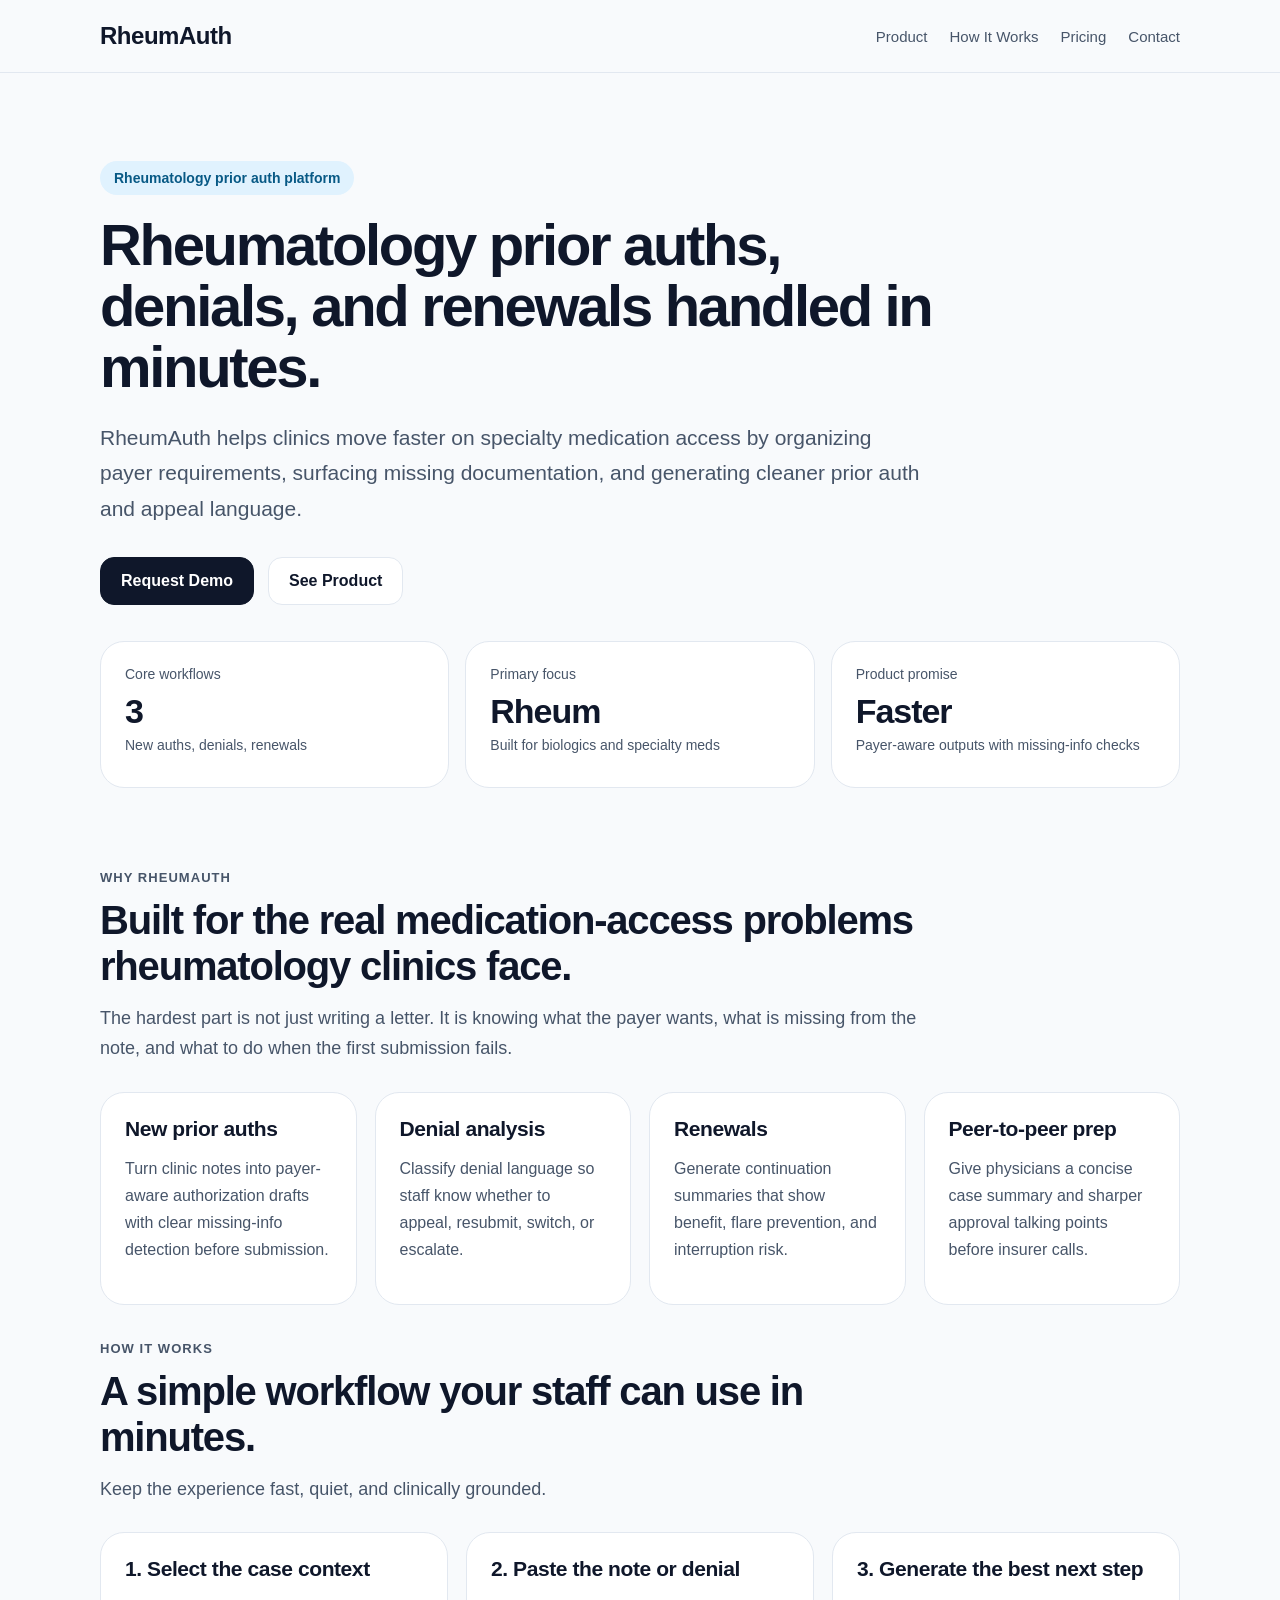
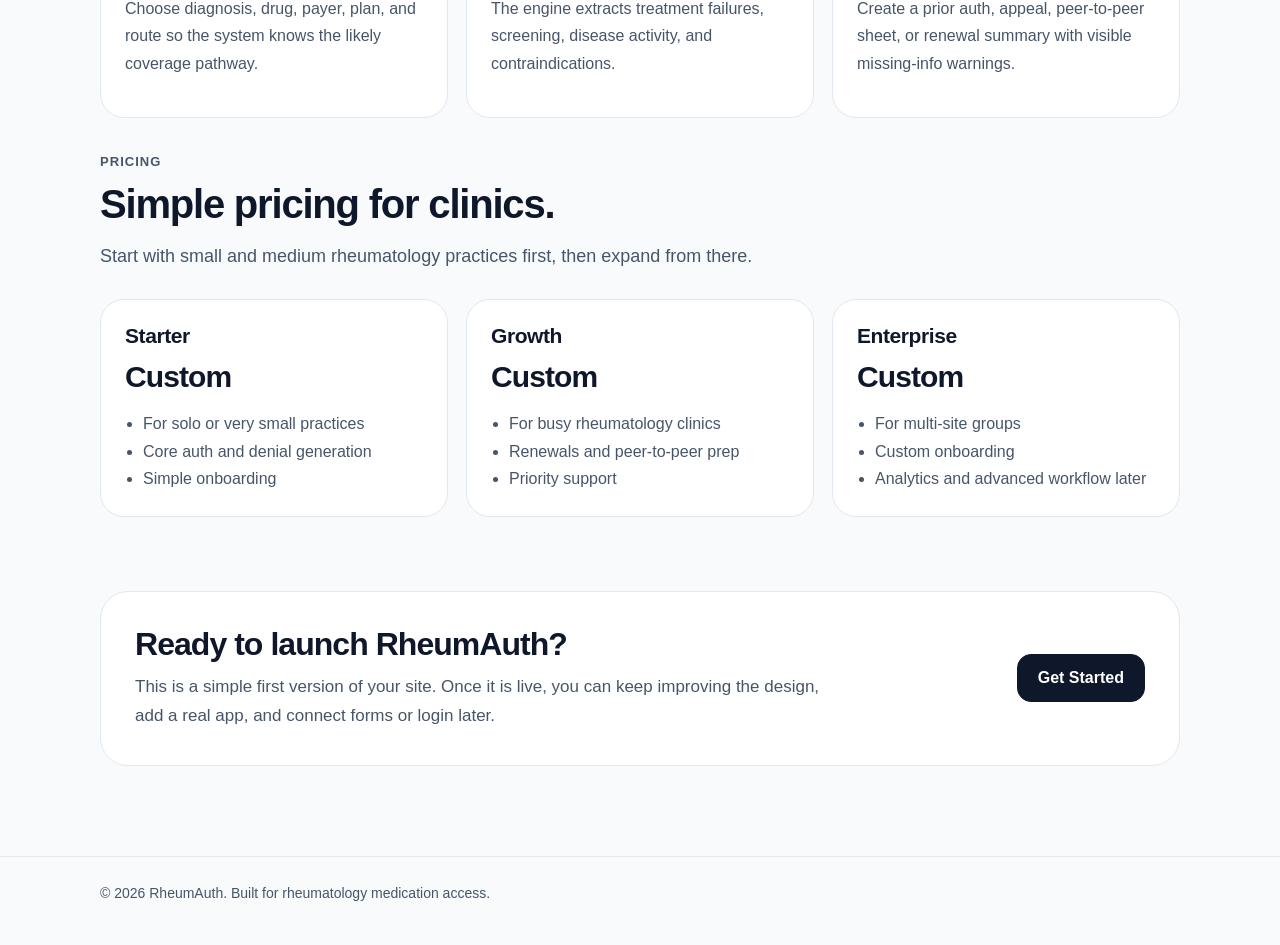
==== rheumauth-site/index.html @ aaa8497d "Add files via upload" ====
<!DOCTYPE html>
<html lang="en">
<head>
  <meta charset="UTF-8" />
  <meta name="viewport" content="width=device-width, initial-scale=1.0" />
  <title>RheumAuth</title>
  <meta name="description" content="RheumAuth helps rheumatology clinics handle prior auths, denials, renewals, and peer-to-peer preparation faster." />
  <style>
    :root {
      --bg: #f8fafc;
      --card: #ffffff;
      --text: #0f172a;
      --muted: #475569;
      --border: #e2e8f0;
      --accent: #0f172a;
      --accent-soft: #e2e8f0;
      --pill: #e0f2fe;
      --pill-text: #075985;
    }

    * { box-sizing: border-box; }

    body {
      margin: 0;
      font-family: Arial, Helvetica, sans-serif;
      background: var(--bg);
      color: var(--text);
    }

    .container {
      max-width: 1120px;
      margin: 0 auto;
      padding: 0 20px;
    }

    header {
      border-bottom: 1px solid var(--border);
      background: rgba(248, 250, 252, 0.95);
      position: sticky;
      top: 0;
      backdrop-filter: blur(8px);
    }

    .nav {
      height: 72px;
      display: flex;
      align-items: center;
      justify-content: space-between;
      gap: 16px;
    }

    .brand {
      font-size: 24px;
      font-weight: 700;
      letter-spacing: -0.02em;
    }

    .nav-links {
      display: flex;
      gap: 22px;
      align-items: center;
      color: var(--muted);
      font-size: 15px;
    }

    .nav-links a {
      color: inherit;
      text-decoration: none;
    }

    .hero {
      padding: 88px 0 56px;
    }

    .pill {
      display: inline-block;
      background: var(--pill);
      color: var(--pill-text);
      padding: 9px 14px;
      border-radius: 999px;
      font-size: 14px;
      font-weight: 600;
      margin-bottom: 20px;
    }

    h1 {
      margin: 0;
      font-size: 58px;
      line-height: 1.05;
      letter-spacing: -0.04em;
      max-width: 850px;
    }

    .subtext {
      font-size: 21px;
      line-height: 1.7;
      color: var(--muted);
      max-width: 820px;
      margin-top: 22px;
    }

    .button-row {
      display: flex;
      gap: 14px;
      flex-wrap: wrap;
      margin-top: 30px;
    }

    .button {
      display: inline-block;
      padding: 14px 20px;
      border-radius: 14px;
      text-decoration: none;
      font-weight: 700;
      border: 1px solid var(--border);
    }

    .button-primary {
      background: var(--accent);
      color: white;
      border-color: var(--accent);
    }

    .button-secondary {
      background: white;
      color: var(--text);
    }

    .stats {
      display: grid;
      grid-template-columns: repeat(3, minmax(0, 1fr));
      gap: 16px;
      margin-top: 36px;
    }

    .stat-card, .card {
      background: var(--card);
      border: 1px solid var(--border);
      border-radius: 24px;
      padding: 24px;
    }

    .stat-label {
      color: var(--muted);
      font-size: 14px;
      margin-bottom: 10px;
    }

    .stat-value {
      font-size: 34px;
      font-weight: 700;
      letter-spacing: -0.03em;
      margin-bottom: 6px;
    }

    .section {
      padding: 26px 0 10px;
    }

    .section-eyebrow {
      text-transform: uppercase;
      letter-spacing: 0.08em;
      color: var(--muted);
      font-size: 13px;
      font-weight: 700;
      margin-bottom: 12px;
    }

    .section h2 {
      font-size: 40px;
      line-height: 1.15;
      letter-spacing: -0.03em;
      margin: 0;
      max-width: 850px;
    }

    .section p {
      font-size: 18px;
      color: var(--muted);
      line-height: 1.7;
      max-width: 840px;
      margin-top: 14px;
    }

    .grid-4 {
      display: grid;
      grid-template-columns: repeat(4, minmax(0, 1fr));
      gap: 18px;
      margin-top: 28px;
    }

    .grid-3 {
      display: grid;
      grid-template-columns: repeat(3, minmax(0, 1fr));
      gap: 18px;
      margin-top: 28px;
    }

    .card h3 {
      margin: 0 0 12px;
      font-size: 21px;
      letter-spacing: -0.02em;
    }

    .card p, .card li {
      color: var(--muted);
      line-height: 1.7;
      font-size: 16px;
    }

    .card ul {
      padding-left: 18px;
      margin: 0;
    }

    .pricing {
      margin-top: 28px;
      display: grid;
      grid-template-columns: repeat(3, minmax(0, 1fr));
      gap: 18px;
    }

    .price-tag {
      font-size: 30px;
      font-weight: 700;
      letter-spacing: -0.03em;
      margin: 12px 0 16px;
    }

    .cta {
      margin: 64px 0 90px;
      background: white;
      border: 1px solid var(--border);
      border-radius: 28px;
      padding: 34px;
      display: flex;
      justify-content: space-between;
      align-items: center;
      gap: 24px;
    }

    .cta h3 {
      margin: 0 0 10px;
      font-size: 32px;
      letter-spacing: -0.03em;
    }

    .cta p {
      margin: 0;
      color: var(--muted);
      font-size: 17px;
      line-height: 1.7;
      max-width: 700px;
    }

    footer {
      border-top: 1px solid var(--border);
      padding: 28px 0 44px;
      color: var(--muted);
      font-size: 14px;
    }

    @media (max-width: 980px) {
      h1 { font-size: 46px; }
      .grid-4, .pricing { grid-template-columns: repeat(2, minmax(0, 1fr)); }
      .stats, .grid-3 { grid-template-columns: 1fr; }
      .cta { flex-direction: column; align-items: flex-start; }
    }

    @media (max-width: 640px) {
      .nav { height: auto; padding: 18px 0; flex-direction: column; align-items: flex-start; }
      .nav-links { flex-wrap: wrap; gap: 14px; }
      .hero { padding-top: 56px; }
      h1 { font-size: 36px; }
      .subtext { font-size: 18px; }
      .grid-4, .pricing { grid-template-columns: 1fr; }
      .section h2 { font-size: 31px; }
      .cta h3 { font-size: 26px; }
    }
  </style>
</head>
<body>
  <header>
    <div class="container nav">
      <div class="brand">RheumAuth</div>
      <div class="nav-links">
        <a href="#product">Product</a>
        <a href="#how-it-works">How It Works</a>
        <a href="#pricing">Pricing</a>
        <a href="mailto:hello@rheumauth.com">Contact</a>
      </div>
    </div>
  </header>

  <main>
    <section class="hero">
      <div class="container">
        <div class="pill">Rheumatology prior auth platform</div>
        <h1>Rheumatology prior auths, denials, and renewals handled in minutes.</h1>
        <div class="subtext">
          RheumAuth helps clinics move faster on specialty medication access by organizing payer requirements,
          surfacing missing documentation, and generating cleaner prior auth and appeal language.
        </div>
        <div class="button-row">
          <a class="button button-primary" href="mailto:hello@rheumauth.com?subject=RheumAuth%20Demo">Request Demo</a>
          <a class="button button-secondary" href="#product">See Product</a>
        </div>

        <div class="stats">
          <div class="stat-card">
            <div class="stat-label">Core workflows</div>
            <div class="stat-value">3</div>
            <div class="stat-label">New auths, denials, renewals</div>
          </div>
          <div class="stat-card">
            <div class="stat-label">Primary focus</div>
            <div class="stat-value">Rheum</div>
            <div class="stat-label">Built for biologics and specialty meds</div>
          </div>
          <div class="stat-card">
            <div class="stat-label">Product promise</div>
            <div class="stat-value">Faster</div>
            <div class="stat-label">Payer-aware outputs with missing-info checks</div>
          </div>
        </div>
      </div>
    </section>

    <section class="section" id="product">
      <div class="container">
        <div class="section-eyebrow">Why RheumAuth</div>
        <h2>Built for the real medication-access problems rheumatology clinics face.</h2>
        <p>
          The hardest part is not just writing a letter. It is knowing what the payer wants,
          what is missing from the note, and what to do when the first submission fails.
        </p>

        <div class="grid-4">
          <div class="card">
            <h3>New prior auths</h3>
            <p>Turn clinic notes into payer-aware authorization drafts with clear missing-info detection before submission.</p>
          </div>
          <div class="card">
            <h3>Denial analysis</h3>
            <p>Classify denial language so staff know whether to appeal, resubmit, switch, or escalate.</p>
          </div>
          <div class="card">
            <h3>Renewals</h3>
            <p>Generate continuation summaries that show benefit, flare prevention, and interruption risk.</p>
          </div>
          <div class="card">
            <h3>Peer-to-peer prep</h3>
            <p>Give physicians a concise case summary and sharper approval talking points before insurer calls.</p>
          </div>
        </div>
      </div>
    </section>

    <section class="section" id="how-it-works">
      <div class="container">
        <div class="section-eyebrow">How it works</div>
        <h2>A simple workflow your staff can use in minutes.</h2>
        <p>Keep the experience fast, quiet, and clinically grounded.</p>

        <div class="grid-3">
          <div class="card">
            <h3>1. Select the case context</h3>
            <p>Choose diagnosis, drug, payer, plan, and route so the system knows the likely coverage pathway.</p>
          </div>
          <div class="card">
            <h3>2. Paste the note or denial</h3>
            <p>The engine extracts treatment failures, screening, disease activity, and contraindications.</p>
          </div>
          <div class="card">
            <h3>3. Generate the best next step</h3>
            <p>Create a prior auth, appeal, peer-to-peer sheet, or renewal summary with visible missing-info warnings.</p>
          </div>
        </div>
      </div>
    </section>

    <section class="section" id="pricing">
      <div class="container">
        <div class="section-eyebrow">Pricing</div>
        <h2>Simple pricing for clinics.</h2>
        <p>Start with small and medium rheumatology practices first, then expand from there.</p>

        <div class="pricing">
          <div class="card">
            <h3>Starter</h3>
            <div class="price-tag">Custom</div>
            <ul>
              <li>For solo or very small practices</li>
              <li>Core auth and denial generation</li>
              <li>Simple onboarding</li>
            </ul>
          </div>
          <div class="card">
            <h3>Growth</h3>
            <div class="price-tag">Custom</div>
            <ul>
              <li>For busy rheumatology clinics</li>
              <li>Renewals and peer-to-peer prep</li>
              <li>Priority support</li>
            </ul>
          </div>
          <div class="card">
            <h3>Enterprise</h3>
            <div class="price-tag">Custom</div>
            <ul>
              <li>For multi-site groups</li>
              <li>Custom onboarding</li>
              <li>Analytics and advanced workflow later</li>
            </ul>
          </div>
        </div>
      </div>
    </section>

    <section class="container">
      <div class="cta">
        <div>
          <h3>Ready to launch RheumAuth?</h3>
          <p>
            This is a simple first version of your site. Once it is live, you can keep improving the design,
            add a real app, and connect forms or login later.
          </p>
        </div>
        <div class="button-row" style="margin-top:0;">
          <a class="button button-primary" href="mailto:hello@rheumauth.com?subject=RheumAuth%20Launch">Get Started</a>
        </div>
      </div>
    </section>
  </main>

  <footer>
    <div class="container">© 2026 RheumAuth. Built for rheumatology medication access.</div>
  </footer>
</body>
</html>
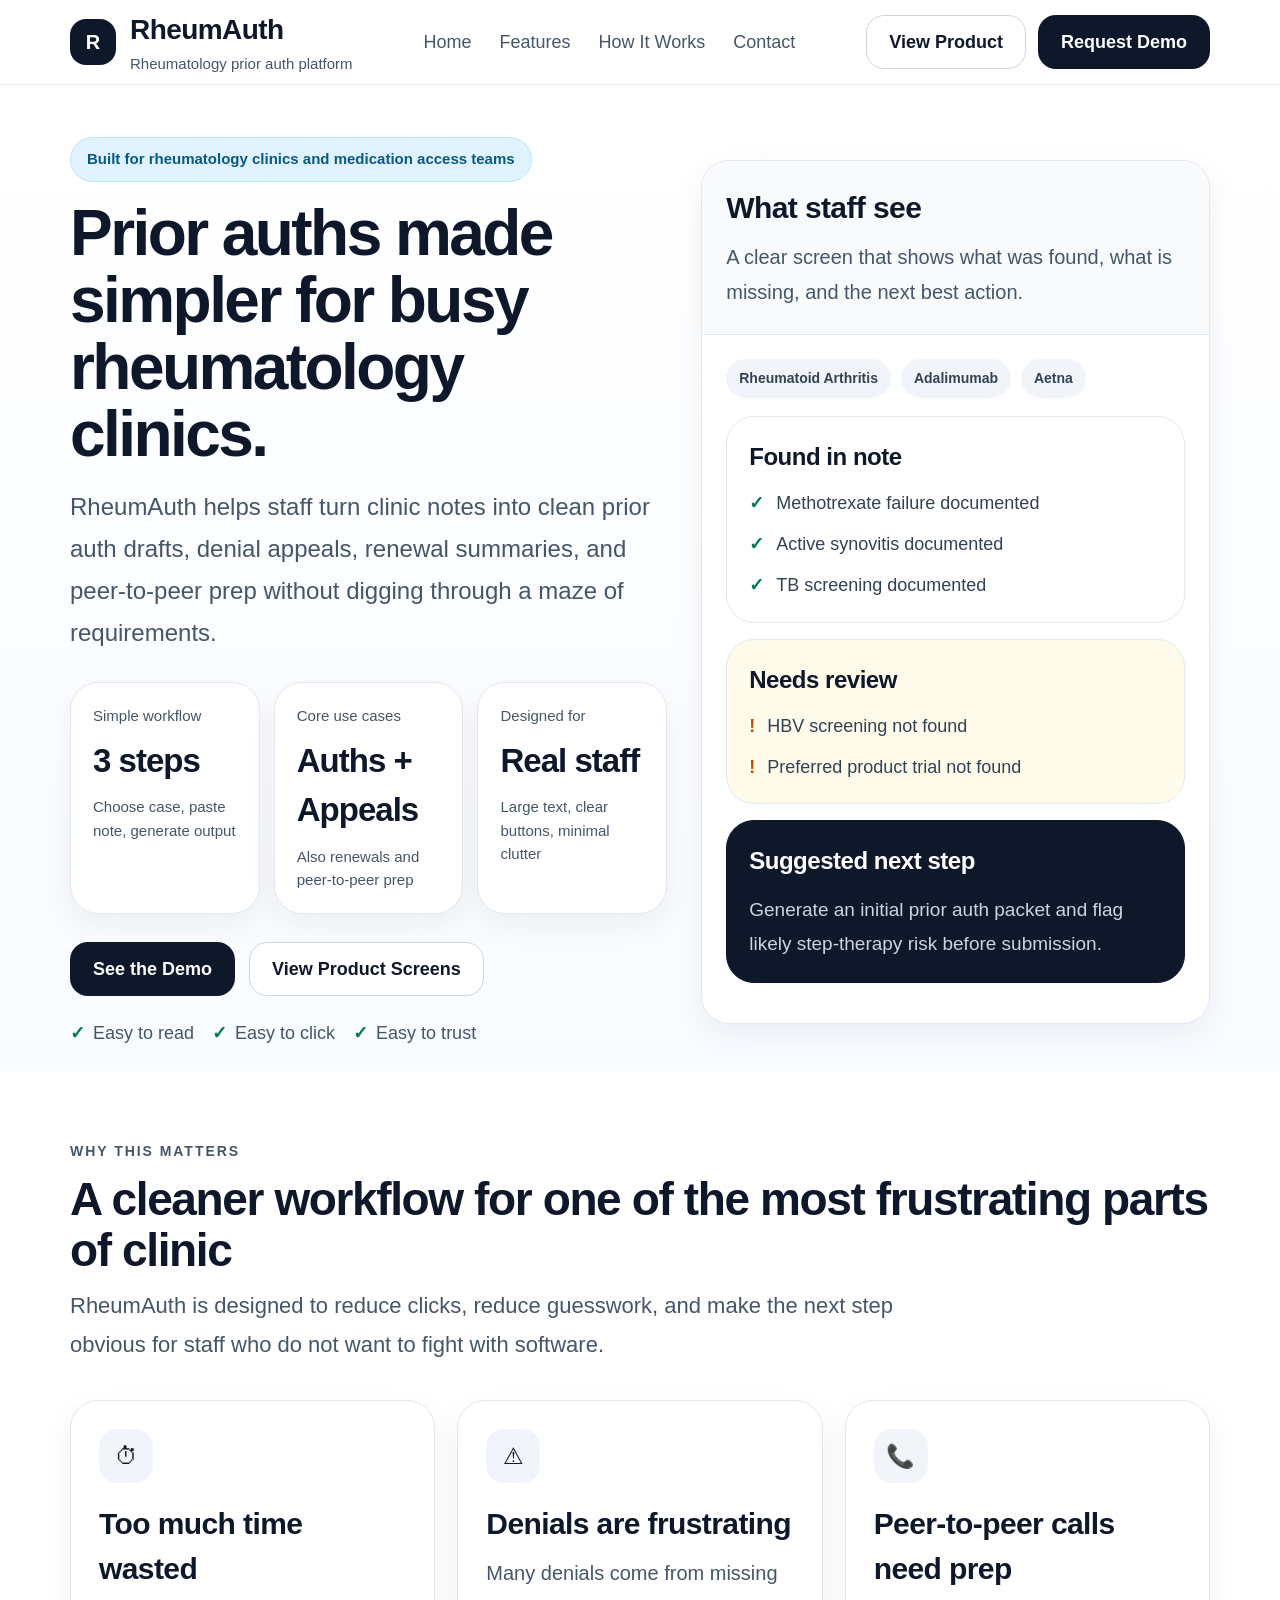
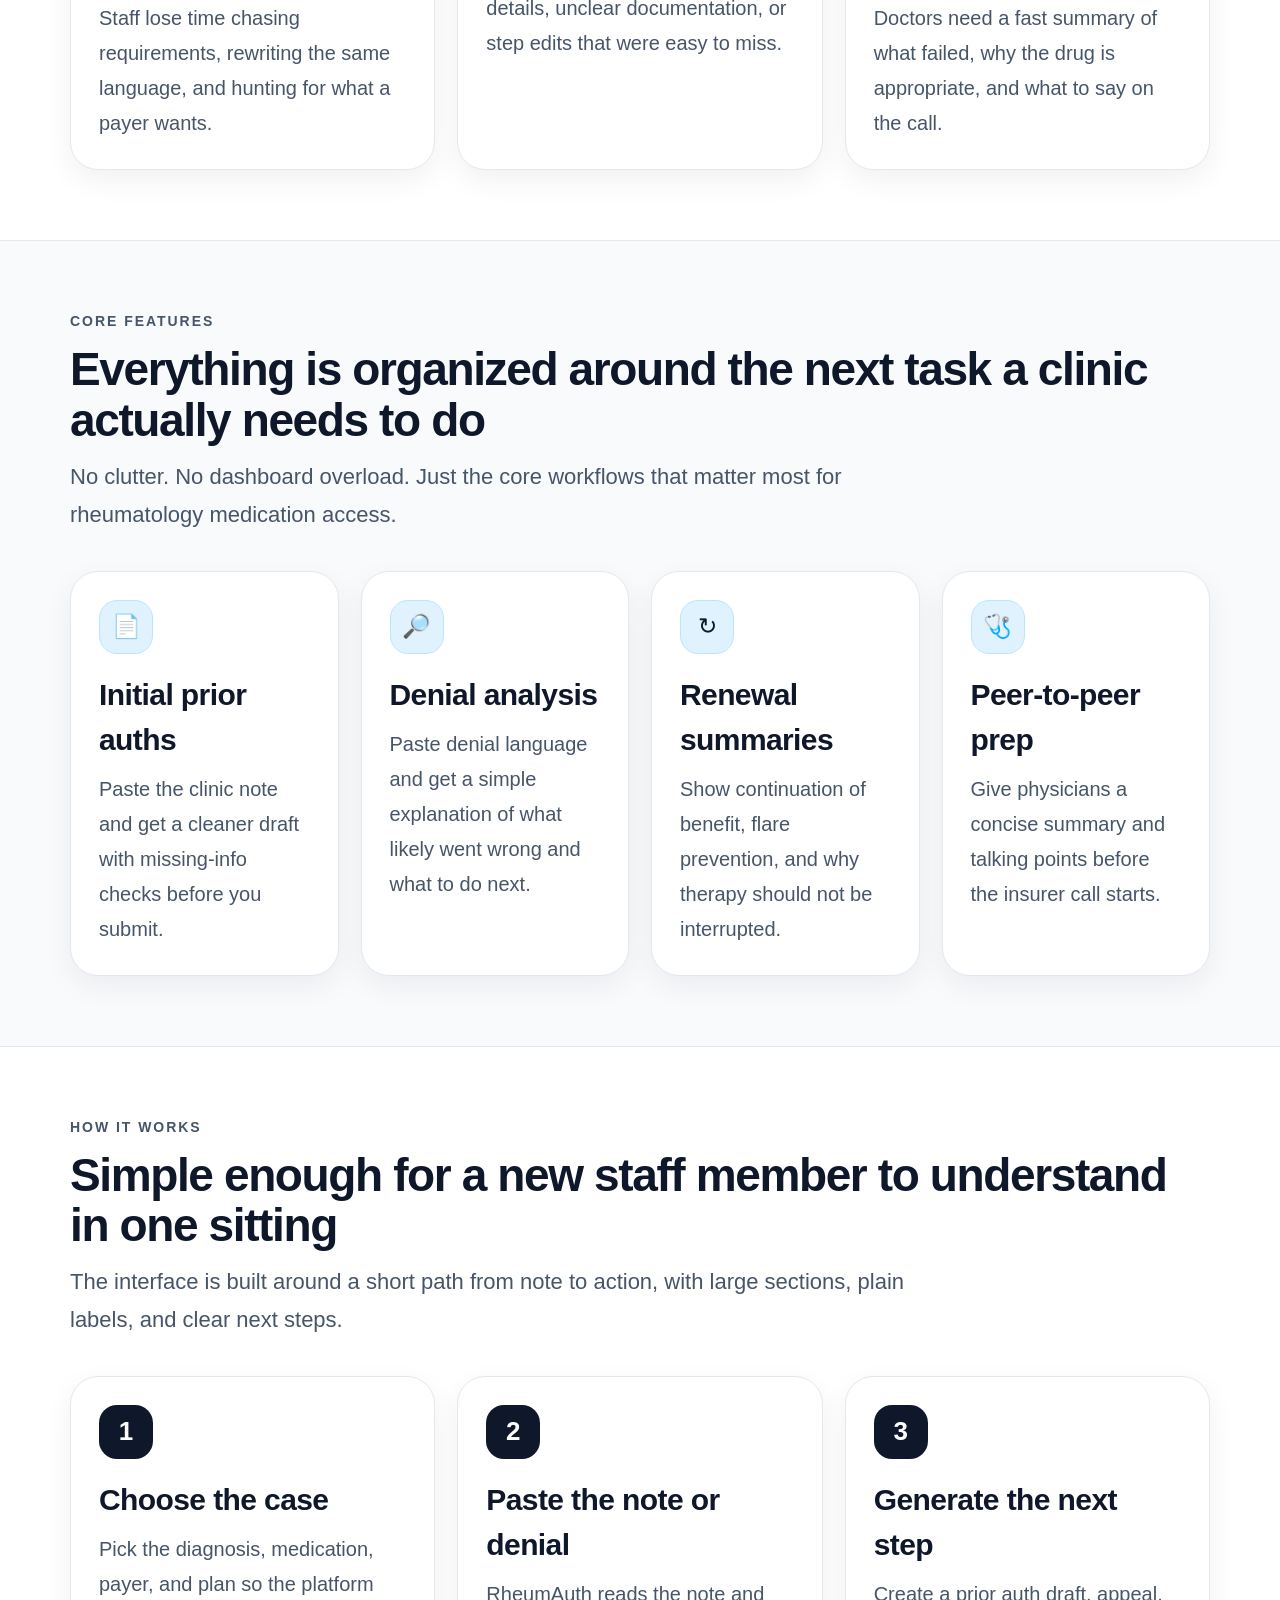
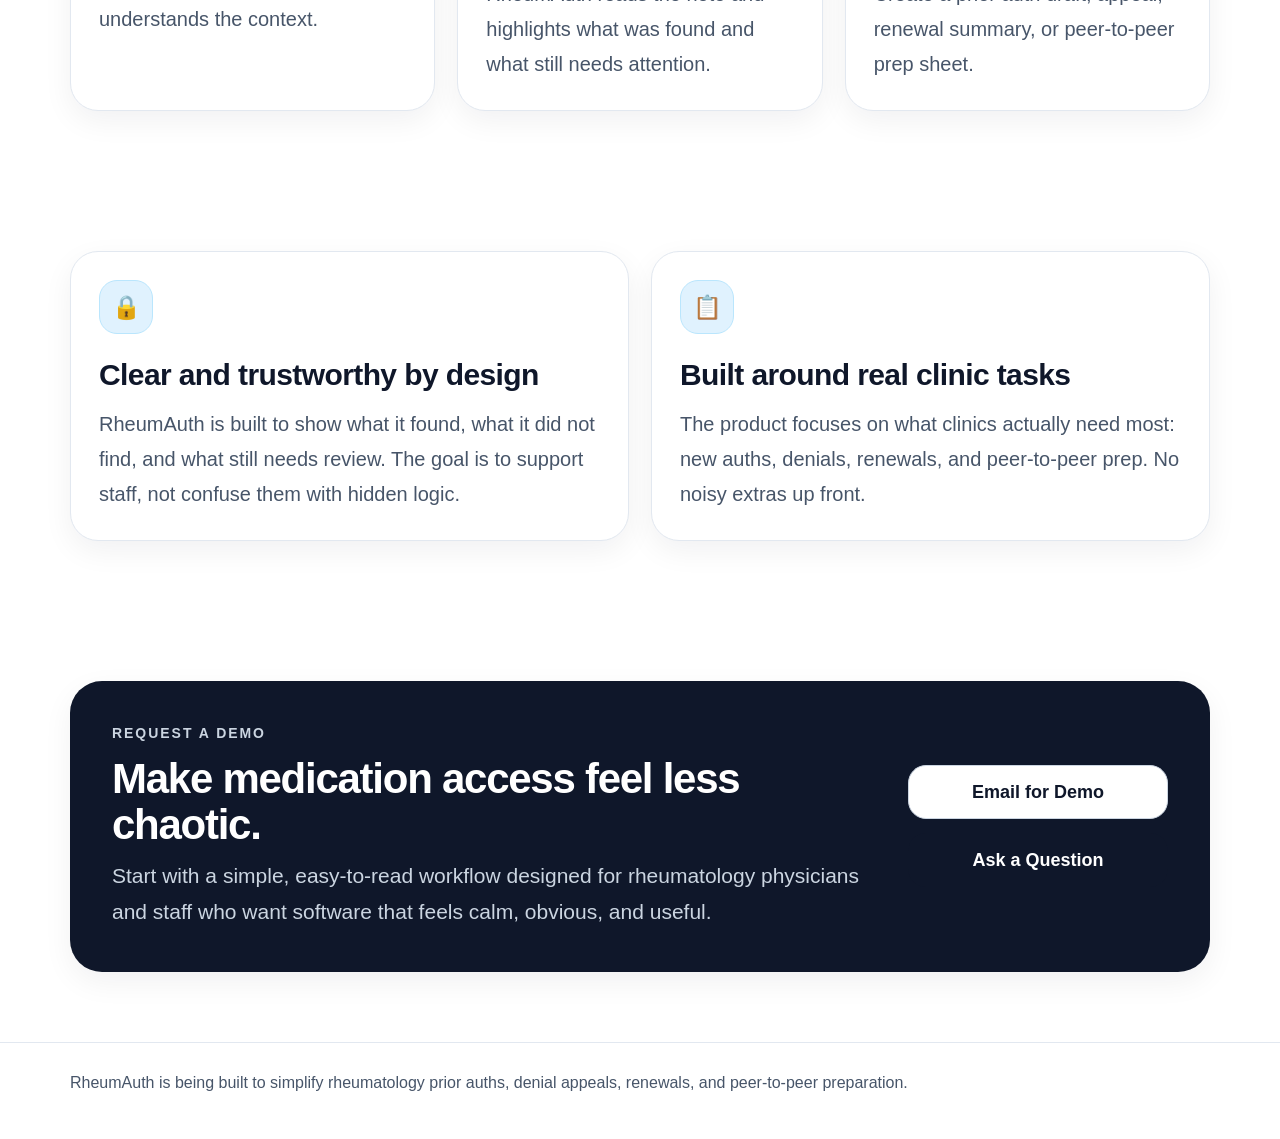
==== commit ab8efe64: "Add files via upload" ====
--- a/rheumauth-site/index.html
+++ b/rheumauth-site/index.html
@@ -3,438 +3,173 @@
 <head>
   <meta charset="UTF-8" />
   <meta name="viewport" content="width=device-width, initial-scale=1.0" />
-  <title>RheumAuth</title>
-  <meta name="description" content="RheumAuth helps rheumatology clinics handle prior auths, denials, renewals, and peer-to-peer preparation faster." />
+  <title>RheumAuth | Prior auths made simpler for rheumatology clinics</title>
+  <meta name="description" content="RheumAuth helps rheumatology clinics create cleaner prior auth drafts, denial appeals, renewal summaries, and peer-to-peer prep with a simple, clinic-friendly workflow." />
   <style>
     :root {
       --bg: #f8fafc;
       --card: #ffffff;
       --text: #0f172a;
       --muted: #475569;
-      --border: #e2e8f0;
-      --accent: #0f172a;
-      --accent-soft: #e2e8f0;
-      --pill: #e0f2fe;
-      --pill-text: #075985;
+      --line: #e2e8f0;
+      --dark: #0f172a;
+      --dark-2: #1e293b;
+      --sky: #e0f2fe;
+      --sky-text: #075985;
+      --green: #047857;
+      --amber: #b45309;
+      --shadow: 0 10px 30px rgba(15, 23, 42, 0.06);
+      --radius: 24px;
     }
-
     * { box-sizing: border-box; }
-
-    body {
-      margin: 0;
-      font-family: Arial, Helvetica, sans-serif;
-      background: var(--bg);
-      color: var(--text);
+    body { margin: 0; font-family: Arial, Helvetica, sans-serif; background: #fff; color: var(--text); line-height: 1.5; }
+    a { color: inherit; text-decoration: none; }
+    .container { max-width: 1180px; margin: 0 auto; padding: 0 20px; }
+    .topbar { position: sticky; top: 0; z-index: 20; background: rgba(255,255,255,.96); backdrop-filter: blur(10px); border-bottom: 1px solid var(--line); }
+    .topbar-inner { min-height: 84px; display: flex; align-items: center; justify-content: space-between; gap: 20px; }
+    .brand { display: flex; align-items: center; gap: 14px; }
+    .brand-badge { width: 46px; height: 46px; border-radius: 16px; background: var(--dark); color: white; display: flex; align-items: center; justify-content: center; font-size: 20px; font-weight: 700; }
+    .brand-title { font-size: 28px; font-weight: 700; letter-spacing: -0.02em; }
+    .brand-subtitle { color: var(--muted); font-size: 15px; margin-top: 2px; }
+    .nav { display: flex; align-items: center; gap: 28px; color: var(--muted); font-size: 18px; }
+    .nav a:hover { color: var(--text); }
+    .actions { display: flex; gap: 12px; align-items: center; }
+    .btn { display: inline-flex; align-items: center; justify-content: center; min-height: 54px; padding: 0 22px; border-radius: 18px; font-size: 18px; font-weight: 700; border: 1px solid transparent; cursor: pointer; transition: .18s ease; }
+    .btn:hover { transform: translateY(-1px); }
+    .btn-dark { background: var(--dark); color: white; }
+    .btn-dark:hover { background: var(--dark-2); }
+    .btn-light { background: white; color: var(--text); border-color: #cbd5e1; }
+    .btn-light:hover { background: #f8fafc; }
+    .hero { padding: 52px 0 24px; background: linear-gradient(to bottom, #ffffff 0%, #f8fbff 100%); }
+    .hero-grid { display: grid; grid-template-columns: 1.08fr 0.92fr; gap: 34px; align-items: center; }
+    .badge { display: inline-block; background: var(--sky); color: var(--sky-text); border: 1px solid #bae6fd; border-radius: 999px; padding: 10px 16px; font-size: 15px; font-weight: 700; margin-bottom: 18px; }
+    h1 { margin: 0 0 18px; font-size: 64px; line-height: 1.05; letter-spacing: -0.04em; }
+    .hero-copy { font-size: 24px; line-height: 1.75; color: var(--muted); max-width: 760px; }
+    .hero-stats { display: grid; grid-template-columns: repeat(3, minmax(0, 1fr)); gap: 14px; margin: 28px 0; }
+    .stat, .card { background: var(--card); border: 1px solid var(--line); border-radius: 28px; box-shadow: var(--shadow); }
+    .stat { padding: 22px; }
+    .stat-label { font-size: 15px; color: var(--muted); }
+    .stat-value { font-size: 33px; font-weight: 700; margin-top: 8px; letter-spacing: -0.03em; }
+    .stat-note { font-size: 15px; color: var(--muted); margin-top: 10px; line-height: 1.55; }
+    .hero-buttons { display: flex; flex-wrap: wrap; gap: 14px; margin: 14px 0 24px; }
+    .hero-checks { display: flex; flex-wrap: wrap; gap: 18px; color: var(--muted); font-size: 18px; }
+    .hero-checks span::before { content: '✓'; color: var(--green); font-weight: 800; margin-right: 8px; }
+    .preview { padding: 0; overflow: hidden; }
+    .preview-head { padding: 24px; background: #f8fafc; border-bottom: 1px solid var(--line); }
+    .preview-head h3 { margin: 0 0 8px; font-size: 34px; letter-spacing: -0.03em; }
+    .preview-head p { margin: 0; color: var(--muted); font-size: 18px; line-height: 1.65; }
+    .preview-body { padding: 24px; }
+    .chips { display: flex; flex-wrap: wrap; gap: 10px; margin-bottom: 18px; }
+    .chip { padding: 9px 13px; background: #f1f5f9; border-radius: 999px; font-size: 14px; font-weight: 700; color: #334155; }
+    .panel { border: 1px solid var(--line); border-radius: 28px; padding: 22px; margin-bottom: 16px; }
+    .panel-warning { background: #fffbeb; }
+    .panel-dark { background: var(--dark); color: white; border-color: var(--dark); }
+    .panel-title { font-size: 24px; font-weight: 700; margin-bottom: 14px; letter-spacing: -0.02em; }
+    .list-item { display: flex; gap: 12px; align-items: flex-start; color: #334155; font-size: 18px; margin-bottom: 12px; line-height: 1.6; }
+    .list-item:last-child { margin-bottom: 0; }
+    .icon-ok { color: var(--green); font-weight: 800; }
+    .icon-warn { color: var(--amber); font-weight: 800; }
+    .section { padding: 70px 0; }
+    .section-alt { background: var(--bg); border-top: 1px solid var(--line); border-bottom: 1px solid var(--line); }
+    .eyebrow { text-transform: uppercase; letter-spacing: 0.14em; font-size: 14px; font-weight: 700; color: var(--muted); margin-bottom: 12px; }
+    h2 { margin: 0 0 12px; font-size: 46px; line-height: 1.1; letter-spacing: -0.03em; }
+    .section-sub { max-width: 850px; color: var(--muted); font-size: 22px; line-height: 1.75; margin-bottom: 36px; }
+    .grid-3 { display: grid; grid-template-columns: repeat(3, minmax(0, 1fr)); gap: 22px; }
+    .grid-4 { display: grid; grid-template-columns: repeat(4, minmax(0, 1fr)); gap: 22px; }
+    .card-pad { padding: 28px; }
+    .icon-box { width: 54px; height: 54px; border-radius: 18px; background: #f1f5f9; display: flex; align-items: center; justify-content: center; font-size: 23px; margin-bottom: 18px; }
+    .icon-box-sky { background: var(--sky); border: 1px solid #bae6fd; }
+    .card h3 { margin: 0 0 10px; font-size: 30px; letter-spacing: -0.02em; }
+    .card p { margin: 0; color: var(--muted); font-size: 20px; line-height: 1.75; }
+    .step-number { width: 54px; height: 54px; border-radius: 18px; background: var(--dark); color: white; display: flex; align-items: center; justify-content: center; font-size: 26px; font-weight: 800; margin-bottom: 18px; }
+    .two-up { display: grid; grid-template-columns: repeat(2, minmax(0, 1fr)); gap: 22px; }
+    .cta { background: var(--dark); color: white; border-radius: 32px; box-shadow: var(--shadow); padding: 42px; display: flex; align-items: center; justify-content: space-between; gap: 24px; }
+    .cta .eyebrow { color: #cbd5e1; }
+    .cta h2 { color: white; font-size: 42px; margin-bottom: 10px; }
+    .cta p { margin: 0; color: #cbd5e1; font-size: 21px; line-height: 1.7; max-width: 760px; }
+    .footer { border-top: 1px solid var(--line); padding: 28px 0 44px; color: var(--muted); font-size: 16px; background: white; }
+    @media (max-width: 1080px) {
+      .hero-grid, .grid-4, .grid-3, .two-up, .cta { grid-template-columns: 1fr; display: grid; }
+      .cta { gap: 28px; }
+      h1 { font-size: 52px; }
+      h2 { font-size: 38px; }
+      .hero-stats { grid-template-columns: 1fr; }
     }
-
-    .container {
-      max-width: 1120px;
-      margin: 0 auto;
-      padding: 0 20px;
-    }
-
-    header {
-      border-bottom: 1px solid var(--border);
-      background: rgba(248, 250, 252, 0.95);
-      position: sticky;
-      top: 0;
-      backdrop-filter: blur(8px);
-    }
-
-    .nav {
-      height: 72px;
-      display: flex;
-      align-items: center;
-      justify-content: space-between;
-      gap: 16px;
-    }
-
-    .brand {
-      font-size: 24px;
-      font-weight: 700;
-      letter-spacing: -0.02em;
-    }
-
-    .nav-links {
-      display: flex;
-      gap: 22px;
-      align-items: center;
-      color: var(--muted);
-      font-size: 15px;
-    }
-
-    .nav-links a {
-      color: inherit;
-      text-decoration: none;
-    }
-
-    .hero {
-      padding: 88px 0 56px;
-    }
-
-    .pill {
-      display: inline-block;
-      background: var(--pill);
-      color: var(--pill-text);
-      padding: 9px 14px;
-      border-radius: 999px;
-      font-size: 14px;
-      font-weight: 600;
-      margin-bottom: 20px;
-    }
-
-    h1 {
-      margin: 0;
-      font-size: 58px;
-      line-height: 1.05;
-      letter-spacing: -0.04em;
-      max-width: 850px;
-    }
-
-    .subtext {
-      font-size: 21px;
-      line-height: 1.7;
-      color: var(--muted);
-      max-width: 820px;
-      margin-top: 22px;
-    }
-
-    .button-row {
-      display: flex;
-      gap: 14px;
-      flex-wrap: wrap;
-      margin-top: 30px;
-    }
-
-    .button {
-      display: inline-block;
-      padding: 14px 20px;
-      border-radius: 14px;
-      text-decoration: none;
-      font-weight: 700;
-      border: 1px solid var(--border);
-    }
-
-    .button-primary {
-      background: var(--accent);
-      color: white;
-      border-color: var(--accent);
-    }
-
-    .button-secondary {
-      background: white;
-      color: var(--text);
-    }
-
-    .stats {
-      display: grid;
-      grid-template-columns: repeat(3, minmax(0, 1fr));
-      gap: 16px;
-      margin-top: 36px;
-    }
-
-    .stat-card, .card {
-      background: var(--card);
-      border: 1px solid var(--border);
-      border-radius: 24px;
-      padding: 24px;
-    }
-
-    .stat-label {
-      color: var(--muted);
-      font-size: 14px;
-      margin-bottom: 10px;
-    }
-
-    .stat-value {
-      font-size: 34px;
-      font-weight: 700;
-      letter-spacing: -0.03em;
-      margin-bottom: 6px;
-    }
-
-    .section {
-      padding: 26px 0 10px;
-    }
-
-    .section-eyebrow {
-      text-transform: uppercase;
-      letter-spacing: 0.08em;
-      color: var(--muted);
-      font-size: 13px;
-      font-weight: 700;
-      margin-bottom: 12px;
-    }
-
-    .section h2 {
-      font-size: 40px;
-      line-height: 1.15;
-      letter-spacing: -0.03em;
-      margin: 0;
-      max-width: 850px;
-    }
-
-    .section p {
-      font-size: 18px;
-      color: var(--muted);
-      line-height: 1.7;
-      max-width: 840px;
-      margin-top: 14px;
-    }
-
-    .grid-4 {
-      display: grid;
-      grid-template-columns: repeat(4, minmax(0, 1fr));
-      gap: 18px;
-      margin-top: 28px;
-    }
-
-    .grid-3 {
-      display: grid;
-      grid-template-columns: repeat(3, minmax(0, 1fr));
-      gap: 18px;
-      margin-top: 28px;
-    }
-
-    .card h3 {
-      margin: 0 0 12px;
-      font-size: 21px;
-      letter-spacing: -0.02em;
-    }
-
-    .card p, .card li {
-      color: var(--muted);
-      line-height: 1.7;
-      font-size: 16px;
-    }
-
-    .card ul {
-      padding-left: 18px;
-      margin: 0;
-    }
-
-    .pricing {
-      margin-top: 28px;
-      display: grid;
-      grid-template-columns: repeat(3, minmax(0, 1fr));
-      gap: 18px;
-    }
-
-    .price-tag {
-      font-size: 30px;
-      font-weight: 700;
-      letter-spacing: -0.03em;
-      margin: 12px 0 16px;
-    }
-
-    .cta {
-      margin: 64px 0 90px;
-      background: white;
-      border: 1px solid var(--border);
-      border-radius: 28px;
-      padding: 34px;
-      display: flex;
-      justify-content: space-between;
-      align-items: center;
-      gap: 24px;
-    }
-
-    .cta h3 {
-      margin: 0 0 10px;
-      font-size: 32px;
-      letter-spacing: -0.03em;
-    }
-
-    .cta p {
-      margin: 0;
-      color: var(--muted);
-      font-size: 17px;
-      line-height: 1.7;
-      max-width: 700px;
-    }
-
-    footer {
-      border-top: 1px solid var(--border);
-      padding: 28px 0 44px;
-      color: var(--muted);
-      font-size: 14px;
-    }
-
-    @media (max-width: 980px) {
-      h1 { font-size: 46px; }
-      .grid-4, .pricing { grid-template-columns: repeat(2, minmax(0, 1fr)); }
-      .stats, .grid-3 { grid-template-columns: 1fr; }
-      .cta { flex-direction: column; align-items: flex-start; }
-    }
-
-    @media (max-width: 640px) {
-      .nav { height: auto; padding: 18px 0; flex-direction: column; align-items: flex-start; }
-      .nav-links { flex-wrap: wrap; gap: 14px; }
-      .hero { padding-top: 56px; }
-      h1 { font-size: 36px; }
-      .subtext { font-size: 18px; }
-      .grid-4, .pricing { grid-template-columns: 1fr; }
-      .section h2 { font-size: 31px; }
-      .cta h3 { font-size: 26px; }
+    @media (max-width: 860px) {
+      .nav, .actions { display: none; }
+      .topbar-inner { min-height: 76px; }
+      .brand-title { font-size: 24px; }
+      .brand-subtitle { font-size: 14px; }
+      .hero { padding-top: 34px; }
+      h1 { font-size: 42px; }
+      .hero-copy, .section-sub, .card p, .preview-head p, .cta p { font-size: 19px; }
+      .card h3 { font-size: 26px; }
+      .preview-head h3 { font-size: 28px; }
+      .panel-title { font-size: 22px; }
+      .btn { width: 100%; }
+      .hero-buttons { flex-direction: column; }
+      .cta { padding: 28px; }
+      .section { padding: 54px 0; }
     }
   </style>
 </head>
 <body>
-  <header>
-    <div class="container nav">
-      <div class="brand">RheumAuth</div>
-      <div class="nav-links">
-        <a href="#product">Product</a>
-        <a href="#how-it-works">How It Works</a>
-        <a href="#pricing">Pricing</a>
-        <a href="mailto:hello@rheumauth.com">Contact</a>
+  <header class="topbar">
+    <div class="container topbar-inner">
+      <div class="brand">
+        <div class="brand-badge">R</div>
+        <div>
+          <div class="brand-title">RheumAuth</div>
+          <div class="brand-subtitle">Rheumatology prior auth platform</div>
+        </div>
+      </div>
+      <nav class="nav">
+        <a href="#home">Home</a>
+        <a href="#features">Features</a>
+        <a href="#how">How It Works</a>
+        <a href="#contact">Contact</a>
+      </nav>
+      <div class="actions">
+        <a class="btn btn-light" href="#features">View Product</a>
+        <a class="btn btn-dark" href="#contact">Request Demo</a>
       </div>
     </div>
   </header>
-
-  <main>
+  <main id="home">
     <section class="hero">
-      <div class="container">
-        <div class="pill">Rheumatology prior auth platform</div>
-        <h1>Rheumatology prior auths, denials, and renewals handled in minutes.</h1>
-        <div class="subtext">
-          RheumAuth helps clinics move faster on specialty medication access by organizing payer requirements,
-          surfacing missing documentation, and generating cleaner prior auth and appeal language.
+      <div class="container hero-grid">
+        <div>
+          <div class="badge">Built for rheumatology clinics and medication access teams</div>
+          <h1>Prior auths made simpler for busy rheumatology clinics.</h1>
+          <div class="hero-copy">RheumAuth helps staff turn clinic notes into clean prior auth drafts, denial appeals, renewal summaries, and peer-to-peer prep without digging through a maze of requirements.</div>
+          <div class="hero-stats">
+            <div class="stat"><div class="stat-label">Simple workflow</div><div class="stat-value">3 steps</div><div class="stat-note">Choose case, paste note, generate output</div></div>
+            <div class="stat"><div class="stat-label">Core use cases</div><div class="stat-value">Auths + Appeals</div><div class="stat-note">Also renewals and peer-to-peer prep</div></div>
+            <div class="stat"><div class="stat-label">Designed for</div><div class="stat-value">Real staff</div><div class="stat-note">Large text, clear buttons, minimal clutter</div></div>
+          </div>
+          <div class="hero-buttons">
+            <a class="btn btn-dark" href="#contact">See the Demo</a>
+            <a class="btn btn-light" href="#features">View Product Screens</a>
+          </div>
+          <div class="hero-checks"><span>Easy to read</span><span>Easy to click</span><span>Easy to trust</span></div>
         </div>
-        <div class="button-row">
-          <a class="button button-primary" href="mailto:hello@rheumauth.com?subject=RheumAuth%20Demo">Request Demo</a>
-          <a class="button button-secondary" href="#product">See Product</a>
-        </div>
-
-        <div class="stats">
-          <div class="stat-card">
-            <div class="stat-label">Core workflows</div>
-            <div class="stat-value">3</div>
-            <div class="stat-label">New auths, denials, renewals</div>
-          </div>
-          <div class="stat-card">
-            <div class="stat-label">Primary focus</div>
-            <div class="stat-value">Rheum</div>
-            <div class="stat-label">Built for biologics and specialty meds</div>
-          </div>
-          <div class="stat-card">
-            <div class="stat-label">Product promise</div>
-            <div class="stat-value">Faster</div>
-            <div class="stat-label">Payer-aware outputs with missing-info checks</div>
+        <div class="card preview">
+          <div class="preview-head"><h3>What staff see</h3><p>A clear screen that shows what was found, what is missing, and the next best action.</p></div>
+          <div class="preview-body">
+            <div class="chips"><div class="chip">Rheumatoid Arthritis</div><div class="chip">Adalimumab</div><div class="chip">Aetna</div></div>
+            <div class="panel"><div class="panel-title">Found in note</div><div class="list-item"><span class="icon-ok">✓</span><span>Methotrexate failure documented</span></div><div class="list-item"><span class="icon-ok">✓</span><span>Active synovitis documented</span></div><div class="list-item"><span class="icon-ok">✓</span><span>TB screening documented</span></div></div>
+            <div class="panel panel-warning"><div class="panel-title">Needs review</div><div class="list-item"><span class="icon-warn">!</span><span>HBV screening not found</span></div><div class="list-item"><span class="icon-warn">!</span><span>Preferred product trial not found</span></div></div>
+            <div class="panel panel-dark"><div class="panel-title">Suggested next step</div><div style="font-size: 19px; line-height: 1.75; color: #cbd5e1;">Generate an initial prior auth packet and flag likely step-therapy risk before submission.</div></div>
           </div>
         </div>
       </div>
     </section>
-
-    <section class="section" id="product">
-      <div class="container">
-        <div class="section-eyebrow">Why RheumAuth</div>
-        <h2>Built for the real medication-access problems rheumatology clinics face.</h2>
-        <p>
-          The hardest part is not just writing a letter. It is knowing what the payer wants,
-          what is missing from the note, and what to do when the first submission fails.
-        </p>
-
-        <div class="grid-4">
-          <div class="card">
-            <h3>New prior auths</h3>
-            <p>Turn clinic notes into payer-aware authorization drafts with clear missing-info detection before submission.</p>
-          </div>
-          <div class="card">
-            <h3>Denial analysis</h3>
-            <p>Classify denial language so staff know whether to appeal, resubmit, switch, or escalate.</p>
-          </div>
-          <div class="card">
-            <h3>Renewals</h3>
-            <p>Generate continuation summaries that show benefit, flare prevention, and interruption risk.</p>
-          </div>
-          <div class="card">
-            <h3>Peer-to-peer prep</h3>
-            <p>Give physicians a concise case summary and sharper approval talking points before insurer calls.</p>
-          </div>
-        </div>
-      </div>
-    </section>
-
-    <section class="section" id="how-it-works">
-      <div class="container">
-        <div class="section-eyebrow">How it works</div>
-        <h2>A simple workflow your staff can use in minutes.</h2>
-        <p>Keep the experience fast, quiet, and clinically grounded.</p>
-
-        <div class="grid-3">
-          <div class="card">
-            <h3>1. Select the case context</h3>
-            <p>Choose diagnosis, drug, payer, plan, and route so the system knows the likely coverage pathway.</p>
-          </div>
-          <div class="card">
-            <h3>2. Paste the note or denial</h3>
-            <p>The engine extracts treatment failures, screening, disease activity, and contraindications.</p>
-          </div>
-          <div class="card">
-            <h3>3. Generate the best next step</h3>
-            <p>Create a prior auth, appeal, peer-to-peer sheet, or renewal summary with visible missing-info warnings.</p>
-          </div>
-        </div>
-      </div>
-    </section>
-
-    <section class="section" id="pricing">
-      <div class="container">
-        <div class="section-eyebrow">Pricing</div>
-        <h2>Simple pricing for clinics.</h2>
-        <p>Start with small and medium rheumatology practices first, then expand from there.</p>
-
-        <div class="pricing">
-          <div class="card">
-            <h3>Starter</h3>
-            <div class="price-tag">Custom</div>
-            <ul>
-              <li>For solo or very small practices</li>
-              <li>Core auth and denial generation</li>
-              <li>Simple onboarding</li>
-            </ul>
-          </div>
-          <div class="card">
-            <h3>Growth</h3>
-            <div class="price-tag">Custom</div>
-            <ul>
-              <li>For busy rheumatology clinics</li>
-              <li>Renewals and peer-to-peer prep</li>
-              <li>Priority support</li>
-            </ul>
-          </div>
-          <div class="card">
-            <h3>Enterprise</h3>
-            <div class="price-tag">Custom</div>
-            <ul>
-              <li>For multi-site groups</li>
-              <li>Custom onboarding</li>
-              <li>Analytics and advanced workflow later</li>
-            </ul>
-          </div>
-        </div>
-      </div>
-    </section>
-
-    <section class="container">
-      <div class="cta">
-        <div>
-          <h3>Ready to launch RheumAuth?</h3>
-          <p>
-            This is a simple first version of your site. Once it is live, you can keep improving the design,
-            add a real app, and connect forms or login later.
-          </p>
-        </div>
-        <div class="button-row" style="margin-top:0;">
-          <a class="button button-primary" href="mailto:hello@rheumauth.com?subject=RheumAuth%20Launch">Get Started</a>
-        </div>
-      </div>
-    </section>
+    <section class="section"><div class="container"><div class="eyebrow">Why this matters</div><h2>A cleaner workflow for one of the most frustrating parts of clinic</h2><div class="section-sub">RheumAuth is designed to reduce clicks, reduce guesswork, and make the next step obvious for staff who do not want to fight with software.</div><div class="grid-3"><div class="card card-pad"><div class="icon-box">⏱</div><h3>Too much time wasted</h3><p>Staff lose time chasing requirements, rewriting the same language, and hunting for what a payer wants.</p></div><div class="card card-pad"><div class="icon-box">⚠</div><h3>Denials are frustrating</h3><p>Many denials come from missing details, unclear documentation, or step edits that were easy to miss.</p></div><div class="card card-pad"><div class="icon-box">📞</div><h3>Peer-to-peer calls need prep</h3><p>Doctors need a fast summary of what failed, why the drug is appropriate, and what to say on the call.</p></div></div></div></section>
+    <section class="section section-alt" id="features"><div class="container"><div class="eyebrow">Core features</div><h2>Everything is organized around the next task a clinic actually needs to do</h2><div class="section-sub">No clutter. No dashboard overload. Just the core workflows that matter most for rheumatology medication access.</div><div class="grid-4"><div class="card card-pad"><div class="icon-box icon-box-sky">📄</div><h3>Initial prior auths</h3><p>Paste the clinic note and get a cleaner draft with missing-info checks before you submit.</p></div><div class="card card-pad"><div class="icon-box icon-box-sky">🔎</div><h3>Denial analysis</h3><p>Paste denial language and get a simple explanation of what likely went wrong and what to do next.</p></div><div class="card card-pad"><div class="icon-box icon-box-sky">↻</div><h3>Renewal summaries</h3><p>Show continuation of benefit, flare prevention, and why therapy should not be interrupted.</p></div><div class="card card-pad"><div class="icon-box icon-box-sky">🩺</div><h3>Peer-to-peer prep</h3><p>Give physicians a concise summary and talking points before the insurer call starts.</p></div></div></div></section>
+    <section class="section" id="how"><div class="container"><div class="eyebrow">How it works</div><h2>Simple enough for a new staff member to understand in one sitting</h2><div class="section-sub">The interface is built around a short path from note to action, with large sections, plain labels, and clear next steps.</div><div class="grid-3"><div class="card card-pad"><div class="step-number">1</div><h3>Choose the case</h3><p>Pick the diagnosis, medication, payer, and plan so the platform understands the context.</p></div><div class="card card-pad"><div class="step-number">2</div><h3>Paste the note or denial</h3><p>RheumAuth reads the note and highlights what was found and what still needs attention.</p></div><div class="card card-pad"><div class="step-number">3</div><h3>Generate the next step</h3><p>Create a prior auth draft, appeal, renewal summary, or peer-to-peer prep sheet.</p></div></div></div></section>
+    <section class="section"><div class="container two-up"><div class="card card-pad"><div class="icon-box icon-box-sky">🔒</div><h3>Clear and trustworthy by design</h3><p>RheumAuth is built to show what it found, what it did not find, and what still needs review. The goal is to support staff, not confuse them with hidden logic.</p></div><div class="card card-pad"><div class="icon-box icon-box-sky">📋</div><h3>Built around real clinic tasks</h3><p>The product focuses on what clinics actually need most: new auths, denials, renewals, and peer-to-peer prep. No noisy extras up front.</p></div></div></section>
+    <section class="section" id="contact"><div class="container"><div class="cta"><div><div class="eyebrow">Request a demo</div><h2>Make medication access feel less chaotic.</h2><p>Start with a simple, easy-to-read workflow designed for rheumatology physicians and staff who want software that feels calm, obvious, and useful.</p></div><div style="display:flex; flex-direction:column; gap:14px; min-width:260px;"><a class="btn btn-light" href="mailto:hello@rheumauth.com?subject=RheumAuth%20Demo%20Request">Email for Demo</a><a class="btn btn-dark" href="mailto:hello@rheumauth.com?subject=RheumAuth%20Question">Ask a Question</a></div></div></div></section>
   </main>
-
-  <footer>
-    <div class="container">© 2026 RheumAuth. Built for rheumatology medication access.</div>
-  </footer>
+  <footer class="footer"><div class="container">RheumAuth is being built to simplify rheumatology prior auths, denial appeals, renewals, and peer-to-peer preparation.</div></footer>
 </body>
 </html>
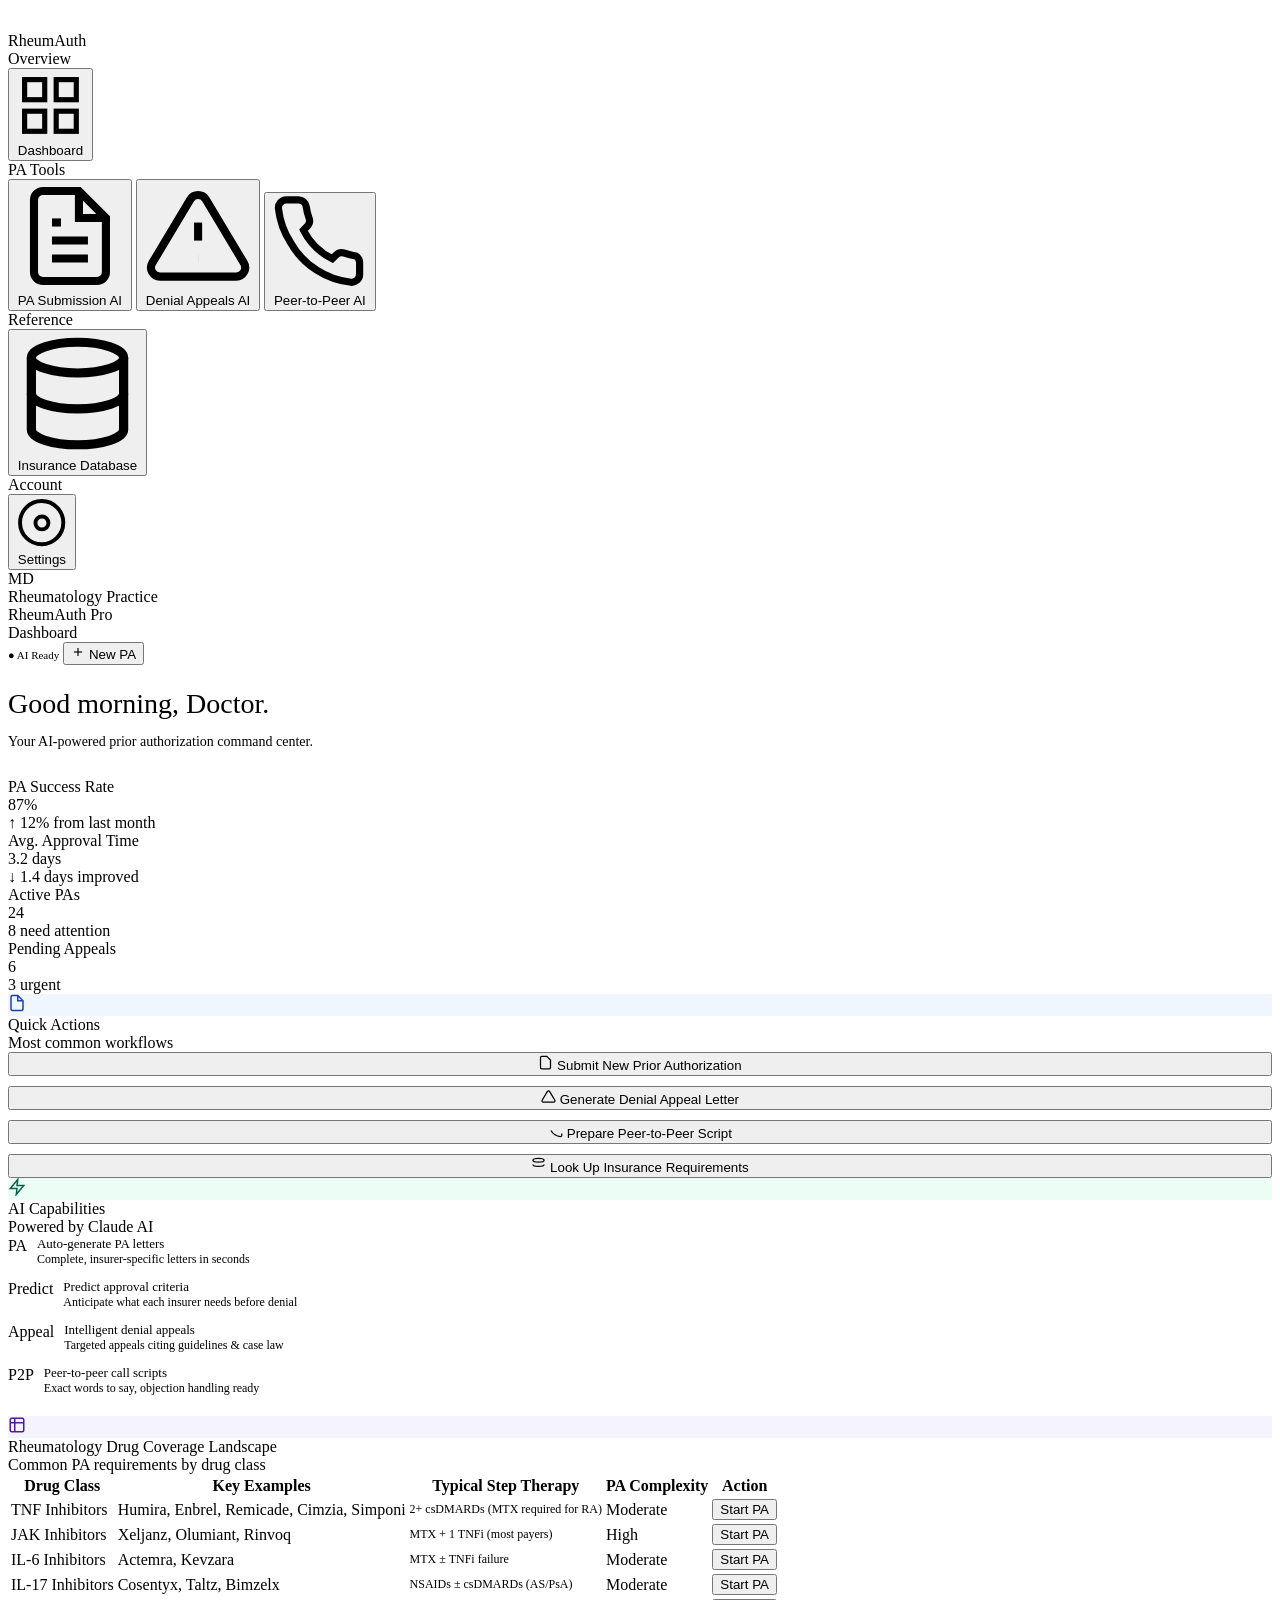
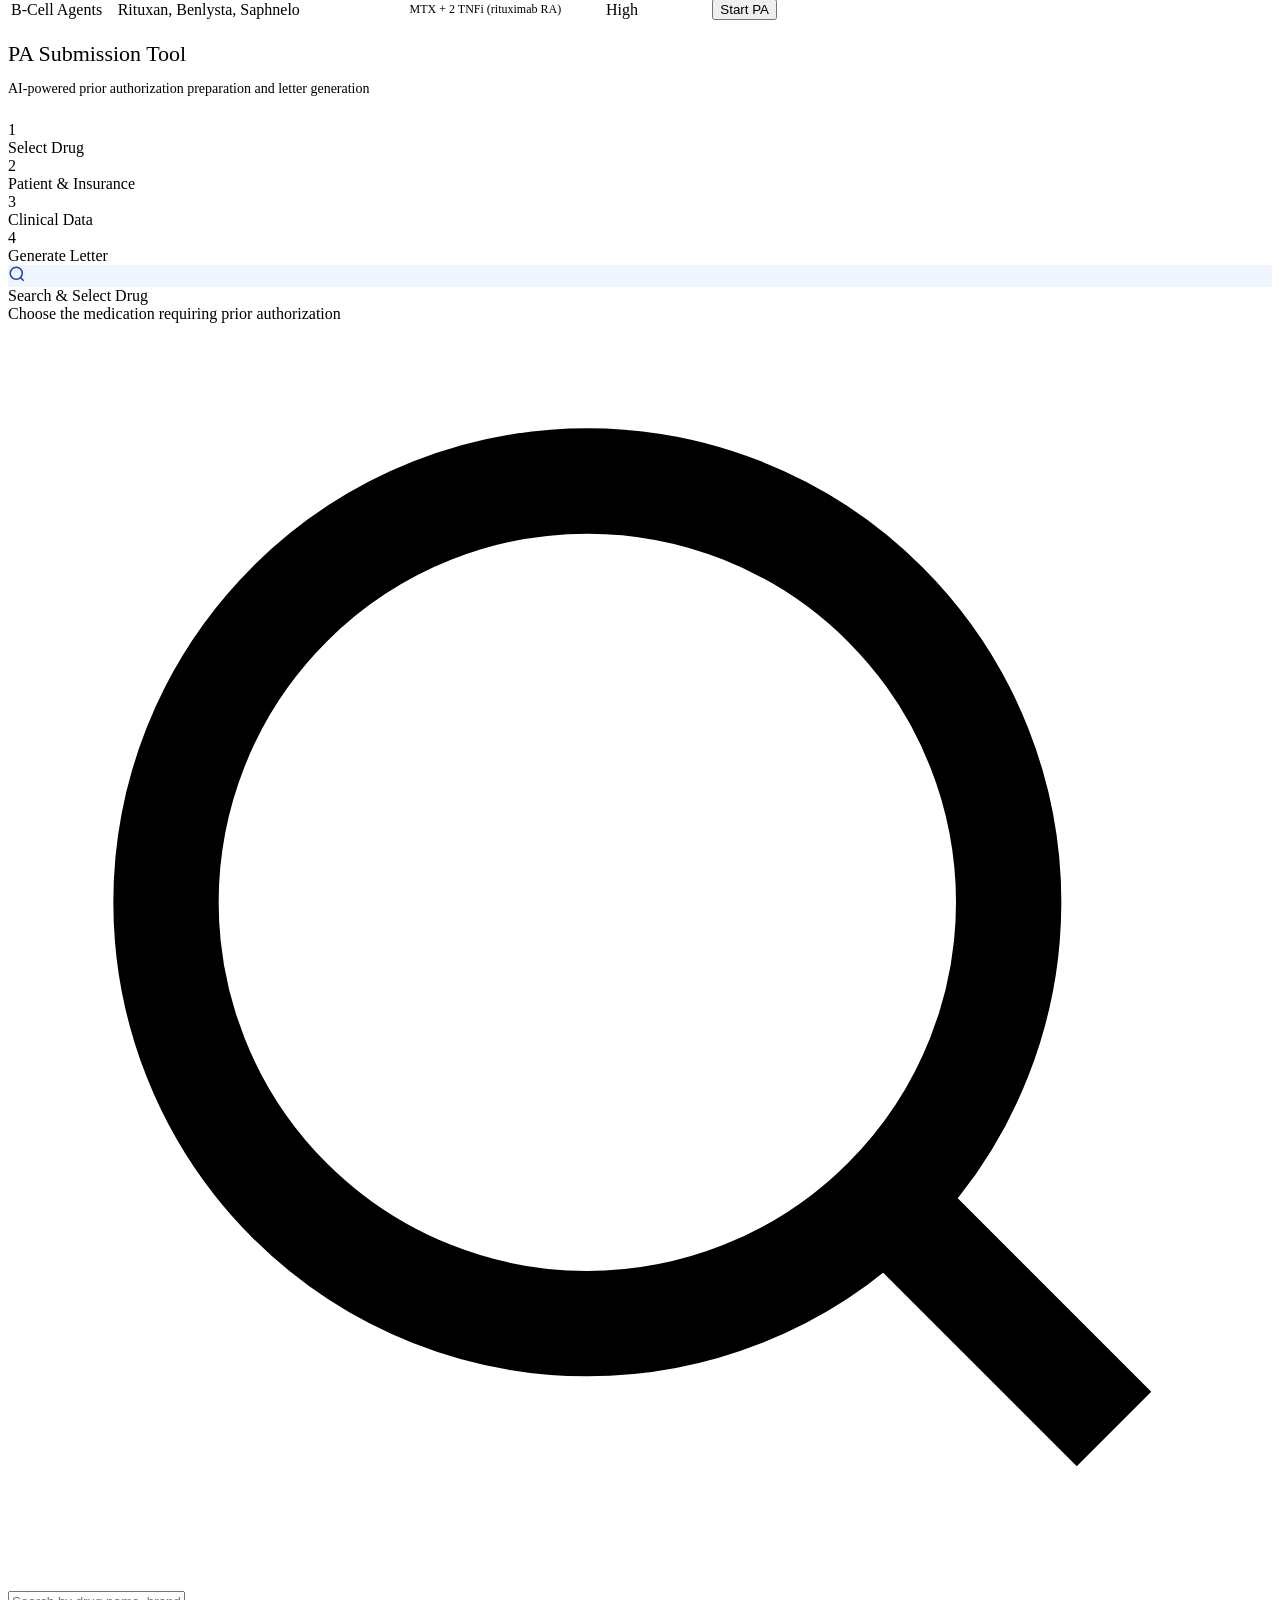
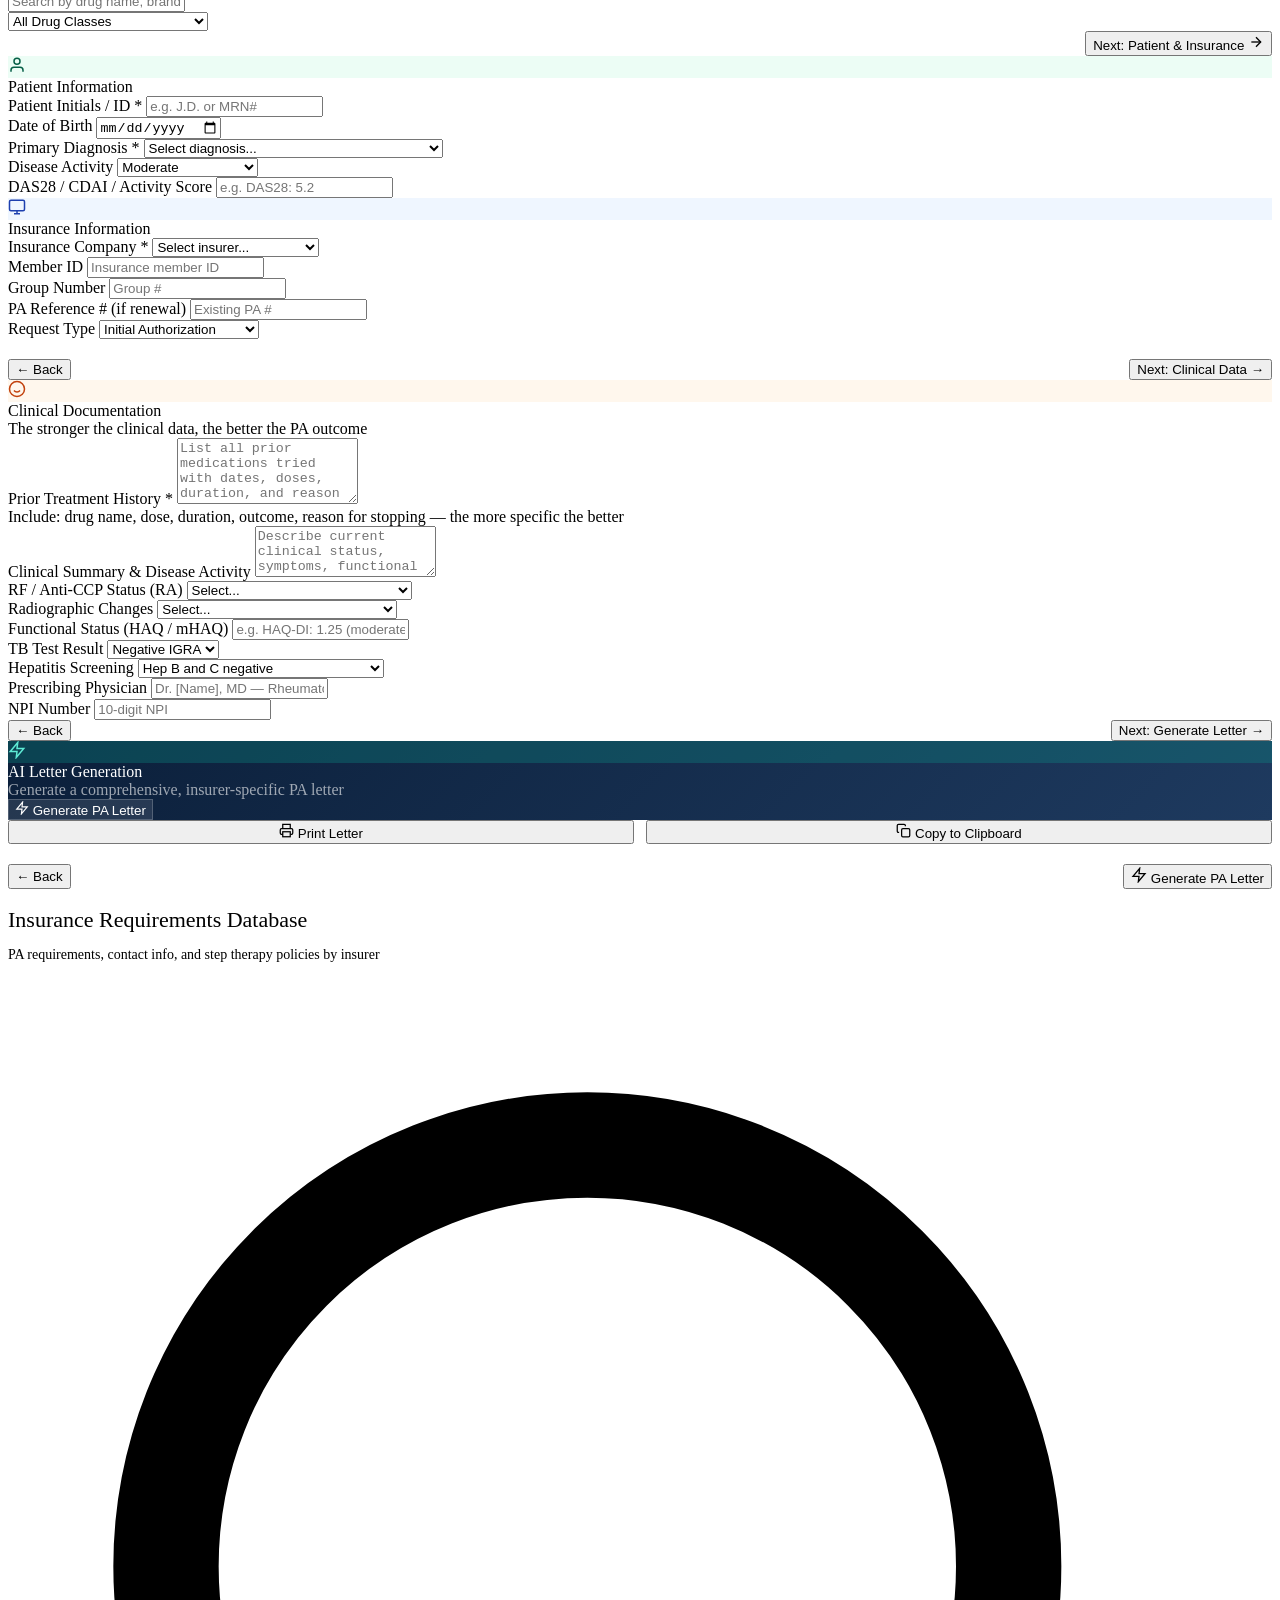
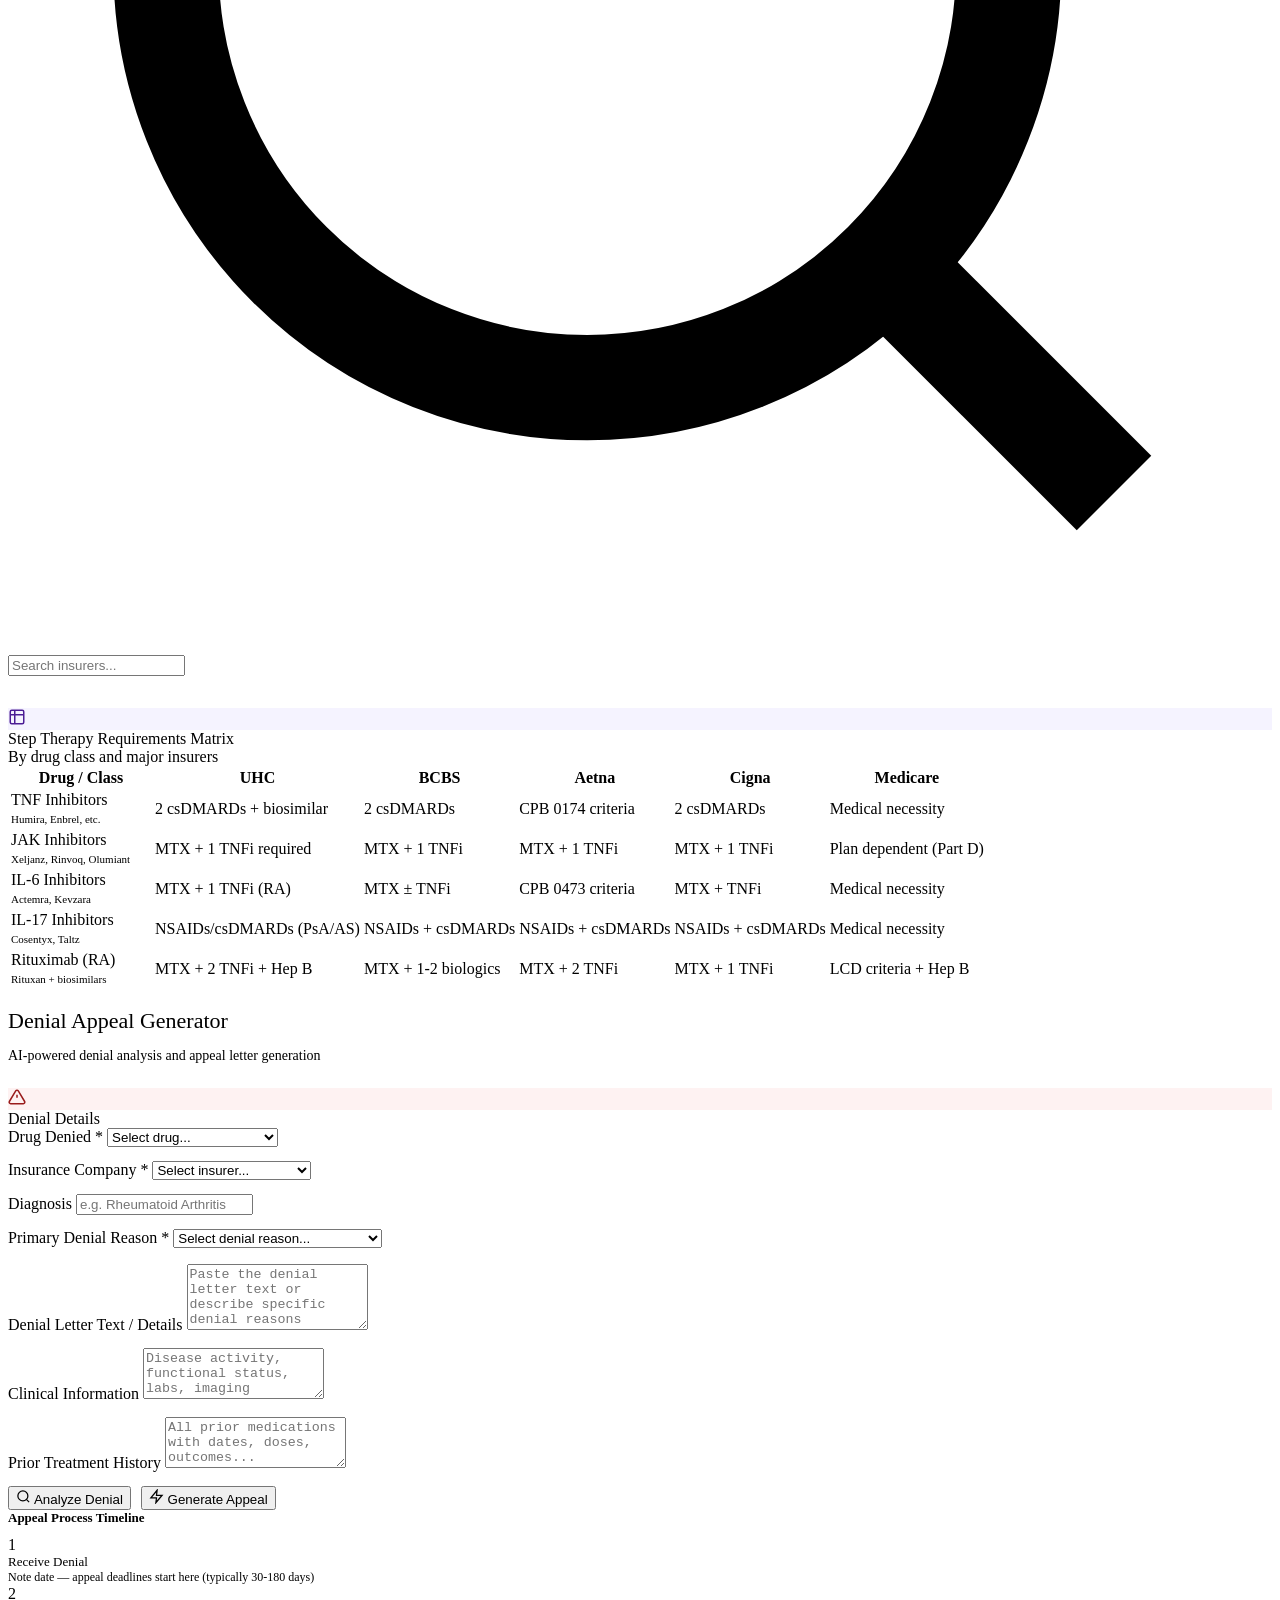
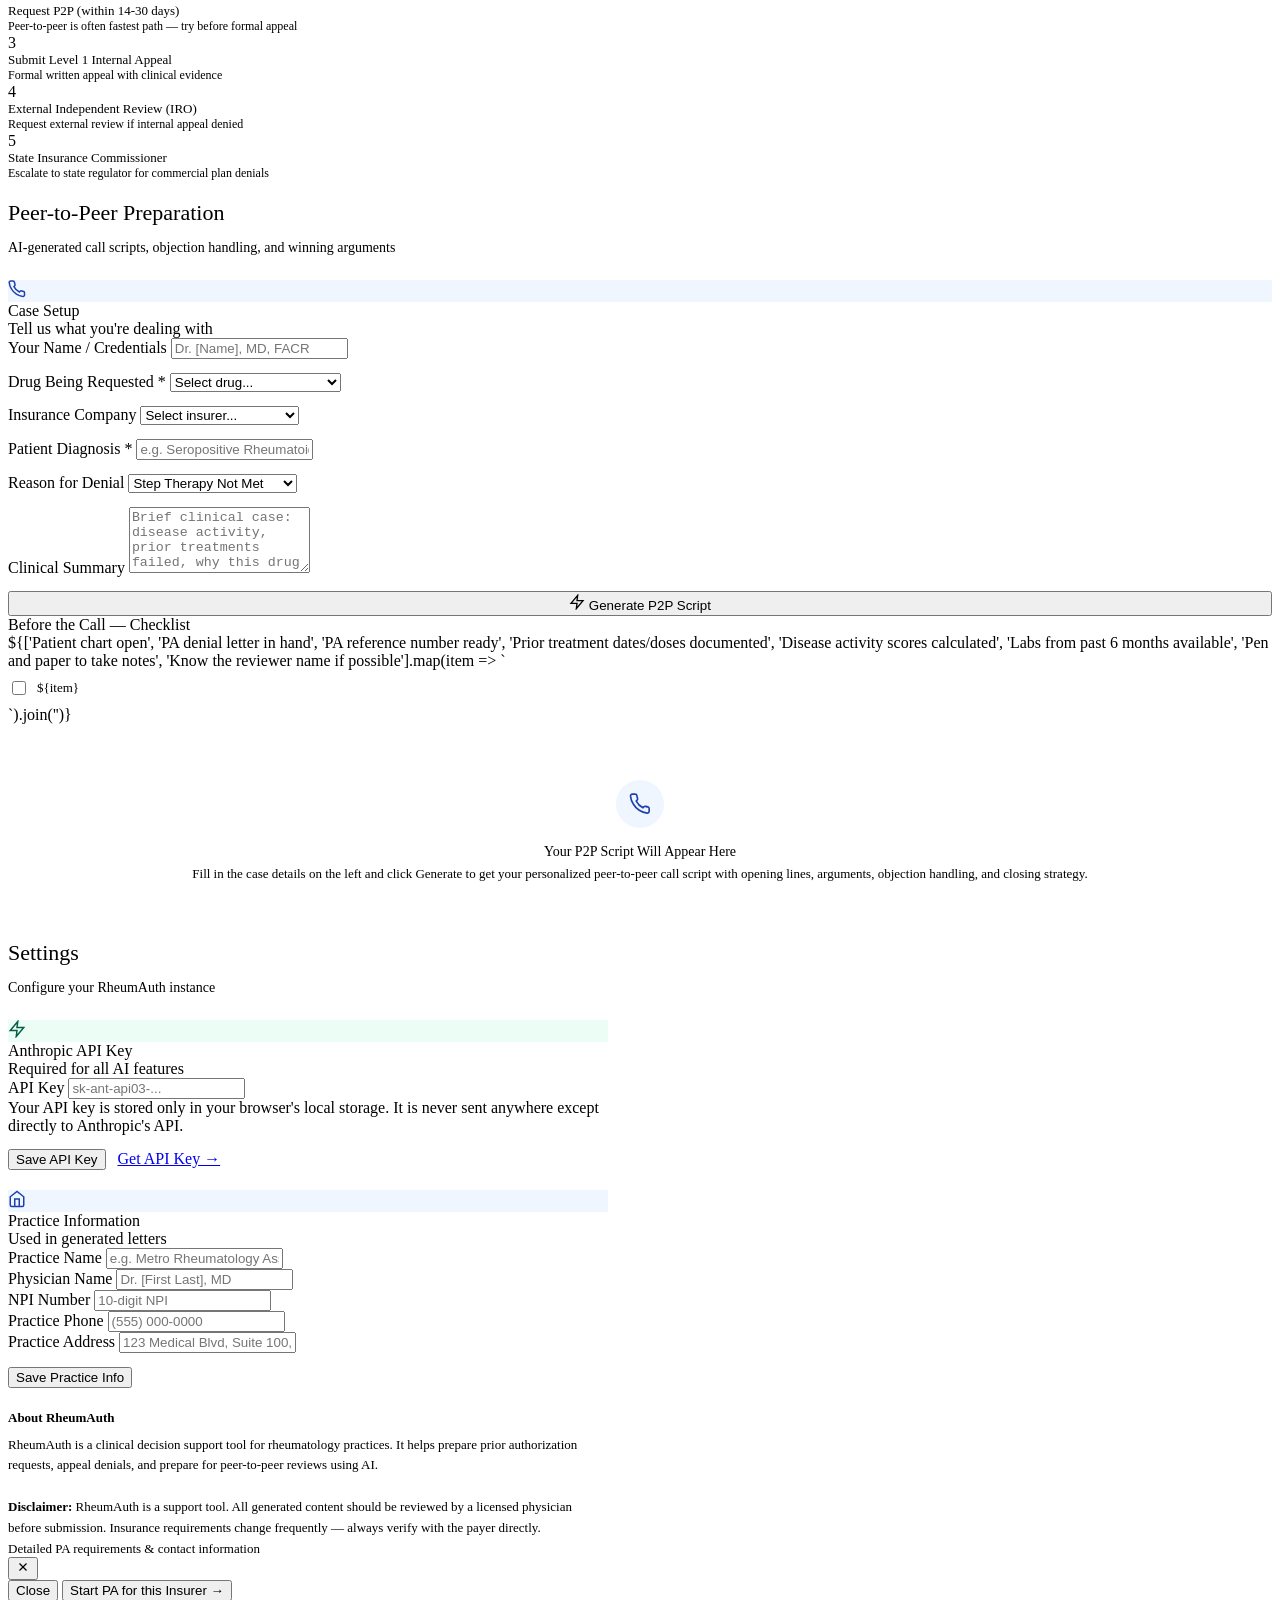
==== commit b4a0be47: "Add files via upload" ====
--- a/rheumauth-site/index.html
+++ b/rheumauth-site/index.html
@@ -1,175 +1,1119 @@
 <!DOCTYPE html>
 <html lang="en">
 <head>
-  <meta charset="UTF-8" />
-  <meta name="viewport" content="width=device-width, initial-scale=1.0" />
-  <title>RheumAuth | Prior auths made simpler for rheumatology clinics</title>
-  <meta name="description" content="RheumAuth helps rheumatology clinics create cleaner prior auth drafts, denial appeals, renewal summaries, and peer-to-peer prep with a simple, clinic-friendly workflow." />
-  <style>
-    :root {
-      --bg: #f8fafc;
-      --card: #ffffff;
-      --text: #0f172a;
-      --muted: #475569;
-      --line: #e2e8f0;
-      --dark: #0f172a;
-      --dark-2: #1e293b;
-      --sky: #e0f2fe;
-      --sky-text: #075985;
-      --green: #047857;
-      --amber: #b45309;
-      --shadow: 0 10px 30px rgba(15, 23, 42, 0.06);
-      --radius: 24px;
-    }
-    * { box-sizing: border-box; }
-    body { margin: 0; font-family: Arial, Helvetica, sans-serif; background: #fff; color: var(--text); line-height: 1.5; }
-    a { color: inherit; text-decoration: none; }
-    .container { max-width: 1180px; margin: 0 auto; padding: 0 20px; }
-    .topbar { position: sticky; top: 0; z-index: 20; background: rgba(255,255,255,.96); backdrop-filter: blur(10px); border-bottom: 1px solid var(--line); }
-    .topbar-inner { min-height: 84px; display: flex; align-items: center; justify-content: space-between; gap: 20px; }
-    .brand { display: flex; align-items: center; gap: 14px; }
-    .brand-badge { width: 46px; height: 46px; border-radius: 16px; background: var(--dark); color: white; display: flex; align-items: center; justify-content: center; font-size: 20px; font-weight: 700; }
-    .brand-title { font-size: 28px; font-weight: 700; letter-spacing: -0.02em; }
-    .brand-subtitle { color: var(--muted); font-size: 15px; margin-top: 2px; }
-    .nav { display: flex; align-items: center; gap: 28px; color: var(--muted); font-size: 18px; }
-    .nav a:hover { color: var(--text); }
-    .actions { display: flex; gap: 12px; align-items: center; }
-    .btn { display: inline-flex; align-items: center; justify-content: center; min-height: 54px; padding: 0 22px; border-radius: 18px; font-size: 18px; font-weight: 700; border: 1px solid transparent; cursor: pointer; transition: .18s ease; }
-    .btn:hover { transform: translateY(-1px); }
-    .btn-dark { background: var(--dark); color: white; }
-    .btn-dark:hover { background: var(--dark-2); }
-    .btn-light { background: white; color: var(--text); border-color: #cbd5e1; }
-    .btn-light:hover { background: #f8fafc; }
-    .hero { padding: 52px 0 24px; background: linear-gradient(to bottom, #ffffff 0%, #f8fbff 100%); }
-    .hero-grid { display: grid; grid-template-columns: 1.08fr 0.92fr; gap: 34px; align-items: center; }
-    .badge { display: inline-block; background: var(--sky); color: var(--sky-text); border: 1px solid #bae6fd; border-radius: 999px; padding: 10px 16px; font-size: 15px; font-weight: 700; margin-bottom: 18px; }
-    h1 { margin: 0 0 18px; font-size: 64px; line-height: 1.05; letter-spacing: -0.04em; }
-    .hero-copy { font-size: 24px; line-height: 1.75; color: var(--muted); max-width: 760px; }
-    .hero-stats { display: grid; grid-template-columns: repeat(3, minmax(0, 1fr)); gap: 14px; margin: 28px 0; }
-    .stat, .card { background: var(--card); border: 1px solid var(--line); border-radius: 28px; box-shadow: var(--shadow); }
-    .stat { padding: 22px; }
-    .stat-label { font-size: 15px; color: var(--muted); }
-    .stat-value { font-size: 33px; font-weight: 700; margin-top: 8px; letter-spacing: -0.03em; }
-    .stat-note { font-size: 15px; color: var(--muted); margin-top: 10px; line-height: 1.55; }
-    .hero-buttons { display: flex; flex-wrap: wrap; gap: 14px; margin: 14px 0 24px; }
-    .hero-checks { display: flex; flex-wrap: wrap; gap: 18px; color: var(--muted); font-size: 18px; }
-    .hero-checks span::before { content: '✓'; color: var(--green); font-weight: 800; margin-right: 8px; }
-    .preview { padding: 0; overflow: hidden; }
-    .preview-head { padding: 24px; background: #f8fafc; border-bottom: 1px solid var(--line); }
-    .preview-head h3 { margin: 0 0 8px; font-size: 34px; letter-spacing: -0.03em; }
-    .preview-head p { margin: 0; color: var(--muted); font-size: 18px; line-height: 1.65; }
-    .preview-body { padding: 24px; }
-    .chips { display: flex; flex-wrap: wrap; gap: 10px; margin-bottom: 18px; }
-    .chip { padding: 9px 13px; background: #f1f5f9; border-radius: 999px; font-size: 14px; font-weight: 700; color: #334155; }
-    .panel { border: 1px solid var(--line); border-radius: 28px; padding: 22px; margin-bottom: 16px; }
-    .panel-warning { background: #fffbeb; }
-    .panel-dark { background: var(--dark); color: white; border-color: var(--dark); }
-    .panel-title { font-size: 24px; font-weight: 700; margin-bottom: 14px; letter-spacing: -0.02em; }
-    .list-item { display: flex; gap: 12px; align-items: flex-start; color: #334155; font-size: 18px; margin-bottom: 12px; line-height: 1.6; }
-    .list-item:last-child { margin-bottom: 0; }
-    .icon-ok { color: var(--green); font-weight: 800; }
-    .icon-warn { color: var(--amber); font-weight: 800; }
-    .section { padding: 70px 0; }
-    .section-alt { background: var(--bg); border-top: 1px solid var(--line); border-bottom: 1px solid var(--line); }
-    .eyebrow { text-transform: uppercase; letter-spacing: 0.14em; font-size: 14px; font-weight: 700; color: var(--muted); margin-bottom: 12px; }
-    h2 { margin: 0 0 12px; font-size: 46px; line-height: 1.1; letter-spacing: -0.03em; }
-    .section-sub { max-width: 850px; color: var(--muted); font-size: 22px; line-height: 1.75; margin-bottom: 36px; }
-    .grid-3 { display: grid; grid-template-columns: repeat(3, minmax(0, 1fr)); gap: 22px; }
-    .grid-4 { display: grid; grid-template-columns: repeat(4, minmax(0, 1fr)); gap: 22px; }
-    .card-pad { padding: 28px; }
-    .icon-box { width: 54px; height: 54px; border-radius: 18px; background: #f1f5f9; display: flex; align-items: center; justify-content: center; font-size: 23px; margin-bottom: 18px; }
-    .icon-box-sky { background: var(--sky); border: 1px solid #bae6fd; }
-    .card h3 { margin: 0 0 10px; font-size: 30px; letter-spacing: -0.02em; }
-    .card p { margin: 0; color: var(--muted); font-size: 20px; line-height: 1.75; }
-    .step-number { width: 54px; height: 54px; border-radius: 18px; background: var(--dark); color: white; display: flex; align-items: center; justify-content: center; font-size: 26px; font-weight: 800; margin-bottom: 18px; }
-    .two-up { display: grid; grid-template-columns: repeat(2, minmax(0, 1fr)); gap: 22px; }
-    .cta { background: var(--dark); color: white; border-radius: 32px; box-shadow: var(--shadow); padding: 42px; display: flex; align-items: center; justify-content: space-between; gap: 24px; }
-    .cta .eyebrow { color: #cbd5e1; }
-    .cta h2 { color: white; font-size: 42px; margin-bottom: 10px; }
-    .cta p { margin: 0; color: #cbd5e1; font-size: 21px; line-height: 1.7; max-width: 760px; }
-    .footer { border-top: 1px solid var(--line); padding: 28px 0 44px; color: var(--muted); font-size: 16px; background: white; }
-    @media (max-width: 1080px) {
-      .hero-grid, .grid-4, .grid-3, .two-up, .cta { grid-template-columns: 1fr; display: grid; }
-      .cta { gap: 28px; }
-      h1 { font-size: 52px; }
-      h2 { font-size: 38px; }
-      .hero-stats { grid-template-columns: 1fr; }
-    }
-    @media (max-width: 860px) {
-      .nav, .actions { display: none; }
-      .topbar-inner { min-height: 76px; }
-      .brand-title { font-size: 24px; }
-      .brand-subtitle { font-size: 14px; }
-      .hero { padding-top: 34px; }
-      h1 { font-size: 42px; }
-      .hero-copy, .section-sub, .card p, .preview-head p, .cta p { font-size: 19px; }
-      .card h3 { font-size: 26px; }
-      .preview-head h3 { font-size: 28px; }
-      .panel-title { font-size: 22px; }
-      .btn { width: 100%; }
-      .hero-buttons { flex-direction: column; }
-      .cta { padding: 28px; }
-      .section { padding: 54px 0; }
-    }
-  </style>
+  <meta charset="UTF-8">
+  <meta name="viewport" content="width=device-width, initial-scale=1.0">
+  <title>RheumAuth — Rheumatology Prior Authorization Platform</title>
+  <link rel="preconnect" href="https://fonts.googleapis.com">
+  <link href="https://fonts.googleapis.com/css2?family=DM+Sans:wght@300;400;500;600&family=DM+Serif+Display:ital@0;1&display=swap" rel="stylesheet">
+  <link rel="stylesheet" href="css/styles.css">
 </head>
 <body>
-  <header class="topbar">
-    <div class="container topbar-inner">
-      <div class="brand">
-        <div class="brand-badge">R</div>
-        <div>
-          <div class="brand-title">RheumAuth</div>
-          <div class="brand-subtitle">Rheumatology prior auth platform</div>
-        </div>
+
+<div class="app-shell">
+
+  <!-- ════════════ SIDEBAR ════════════ -->
+  <nav class="sidebar" id="sidebar">
+    <div class="sidebar-logo">
+      <div class="logo-icon">
+        <svg width="20" height="20" viewBox="0 0 24 24" fill="none" stroke="white" stroke-width="2.5"><path d="M22 12h-4l-3 9L9 3l-3 9H2"/></svg>
       </div>
-      <nav class="nav">
-        <a href="#home">Home</a>
-        <a href="#features">Features</a>
-        <a href="#how">How It Works</a>
-        <a href="#contact">Contact</a>
-      </nav>
-      <div class="actions">
-        <a class="btn btn-light" href="#features">View Product</a>
-        <a class="btn btn-dark" href="#contact">Request Demo</a>
+      <div class="logo-text">Rheum<span>Auth</span></div>
+    </div>
+
+    <div class="sidebar-nav">
+      <div class="nav-section">
+        <div class="nav-label">Overview</div>
+        <button class="nav-item active" data-section="dashboard" onclick="navigateTo('dashboard')">
+          <svg class="nav-icon" viewBox="0 0 24 24" fill="none" stroke="currentColor" stroke-width="1.8"><rect x="3" y="3" width="7" height="7"/><rect x="14" y="3" width="7" height="7"/><rect x="14" y="14" width="7" height="7"/><rect x="3" y="14" width="7" height="7"/></svg>
+          Dashboard
+        </button>
+      </div>
+
+      <div class="nav-section">
+        <div class="nav-label">PA Tools</div>
+        <button class="nav-item" data-section="pa_submission" onclick="navigateTo('pa_submission'); initPAWizard();">
+          <svg class="nav-icon" viewBox="0 0 24 24" fill="none" stroke="currentColor" stroke-width="1.8"><path d="M14 2H6a2 2 0 0 0-2 2v16a2 2 0 0 0 2 2h12a2 2 0 0 0 2-2V8z"/><polyline points="14 2 14 8 20 8"/><line x1="16" y1="13" x2="8" y2="13"/><line x1="16" y1="17" x2="8" y2="17"/><polyline points="10 9 9 9 8 9"/></svg>
+          PA Submission
+          <span class="nav-badge">AI</span>
+        </button>
+        <button class="nav-item" data-section="denial_appeal" onclick="navigateTo('denial_appeal')">
+          <svg class="nav-icon" viewBox="0 0 24 24" fill="none" stroke="currentColor" stroke-width="1.8"><path d="M10.29 3.86L1.82 18a2 2 0 0 0 1.71 3h16.94a2 2 0 0 0 1.71-3L13.71 3.86a2 2 0 0 0-3.42 0z"/><line x1="12" y1="9" x2="12" y2="13"/><line x1="12" y1="17" x2="12.01" y2="17"/></svg>
+          Denial Appeals
+          <span class="nav-badge">AI</span>
+        </button>
+        <button class="nav-item" data-section="peer_to_peer" onclick="navigateTo('peer_to_peer')">
+          <svg class="nav-icon" viewBox="0 0 24 24" fill="none" stroke="currentColor" stroke-width="1.8"><path d="M22 16.92v3a2 2 0 0 1-2.18 2 19.79 19.79 0 0 1-8.63-3.07A19.5 19.5 0 0 1 4.69 12 19.79 19.79 0 0 1 1.62 3.42 2 2 0 0 1 3.6 1.22h3a2 2 0 0 1 2 1.72c.127.96.361 1.903.7 2.81a2 2 0 0 1-.45 2.11L7.91 8.85A16 16 0 0 0 15.15 16l.95-.95a2 2 0 0 1 2.11-.45c.907.339 1.85.573 2.81.7A2 2 0 0 1 22 16.92z"/></svg>
+          Peer-to-Peer
+          <span class="nav-badge">AI</span>
+        </button>
+      </div>
+
+      <div class="nav-section">
+        <div class="nav-label">Reference</div>
+        <button class="nav-item" data-section="insurance_db" onclick="navigateTo('insurance_db'); loadInsuranceDB();">
+          <svg class="nav-icon" viewBox="0 0 24 24" fill="none" stroke="currentColor" stroke-width="1.8"><ellipse cx="12" cy="5" rx="9" ry="3"/><path d="M21 12c0 1.66-4 3-9 3s-9-1.34-9-3"/><path d="M3 5v14c0 1.66 4 3 9 3s9-1.34 9-3V5"/></svg>
+          Insurance Database
+        </button>
+      </div>
+
+      <div class="nav-section">
+        <div class="nav-label">Account</div>
+        <button class="nav-item" data-section="settings" onclick="navigateTo('settings'); loadSettings();">
+          <svg class="nav-icon" viewBox="0 0 24 24" fill="none" stroke="currentColor" stroke-width="1.8"><circle cx="12" cy="12" r="3"/><path d="M19.07 4.93A10 10 0 1 0 4.93 19.07 10 10 0 0 0 19.07 4.93z"/></svg>
+          Settings
+        </button>
       </div>
     </div>
-  </header>
-  <main id="home">
-    <section class="hero">
-      <div class="container hero-grid">
+
+    <div class="sidebar-footer">
+      <div class="user-card">
+        <div class="user-avatar">MD</div>
         <div>
-          <div class="badge">Built for rheumatology clinics and medication access teams</div>
-          <h1>Prior auths made simpler for busy rheumatology clinics.</h1>
-          <div class="hero-copy">RheumAuth helps staff turn clinic notes into clean prior auth drafts, denial appeals, renewal summaries, and peer-to-peer prep without digging through a maze of requirements.</div>
-          <div class="hero-stats">
-            <div class="stat"><div class="stat-label">Simple workflow</div><div class="stat-value">3 steps</div><div class="stat-note">Choose case, paste note, generate output</div></div>
-            <div class="stat"><div class="stat-label">Core use cases</div><div class="stat-value">Auths + Appeals</div><div class="stat-note">Also renewals and peer-to-peer prep</div></div>
-            <div class="stat"><div class="stat-label">Designed for</div><div class="stat-value">Real staff</div><div class="stat-note">Large text, clear buttons, minimal clutter</div></div>
-          </div>
-          <div class="hero-buttons">
-            <a class="btn btn-dark" href="#contact">See the Demo</a>
-            <a class="btn btn-light" href="#features">View Product Screens</a>
-          </div>
-          <div class="hero-checks"><span>Easy to read</span><span>Easy to click</span><span>Easy to trust</span></div>
-        </div>
-        <div class="card preview">
-          <div class="preview-head"><h3>What staff see</h3><p>A clear screen that shows what was found, what is missing, and the next best action.</p></div>
-          <div class="preview-body">
-            <div class="chips"><div class="chip">Rheumatoid Arthritis</div><div class="chip">Adalimumab</div><div class="chip">Aetna</div></div>
-            <div class="panel"><div class="panel-title">Found in note</div><div class="list-item"><span class="icon-ok">✓</span><span>Methotrexate failure documented</span></div><div class="list-item"><span class="icon-ok">✓</span><span>Active synovitis documented</span></div><div class="list-item"><span class="icon-ok">✓</span><span>TB screening documented</span></div></div>
-            <div class="panel panel-warning"><div class="panel-title">Needs review</div><div class="list-item"><span class="icon-warn">!</span><span>HBV screening not found</span></div><div class="list-item"><span class="icon-warn">!</span><span>Preferred product trial not found</span></div></div>
-            <div class="panel panel-dark"><div class="panel-title">Suggested next step</div><div style="font-size: 19px; line-height: 1.75; color: #cbd5e1;">Generate an initial prior auth packet and flag likely step-therapy risk before submission.</div></div>
-          </div>
+          <div class="user-name">Rheumatology Practice</div>
+          <div class="user-role">RheumAuth Pro</div>
         </div>
       </div>
-    </section>
-    <section class="section"><div class="container"><div class="eyebrow">Why this matters</div><h2>A cleaner workflow for one of the most frustrating parts of clinic</h2><div class="section-sub">RheumAuth is designed to reduce clicks, reduce guesswork, and make the next step obvious for staff who do not want to fight with software.</div><div class="grid-3"><div class="card card-pad"><div class="icon-box">⏱</div><h3>Too much time wasted</h3><p>Staff lose time chasing requirements, rewriting the same language, and hunting for what a payer wants.</p></div><div class="card card-pad"><div class="icon-box">⚠</div><h3>Denials are frustrating</h3><p>Many denials come from missing details, unclear documentation, or step edits that were easy to miss.</p></div><div class="card card-pad"><div class="icon-box">📞</div><h3>Peer-to-peer calls need prep</h3><p>Doctors need a fast summary of what failed, why the drug is appropriate, and what to say on the call.</p></div></div></div></section>
-    <section class="section section-alt" id="features"><div class="container"><div class="eyebrow">Core features</div><h2>Everything is organized around the next task a clinic actually needs to do</h2><div class="section-sub">No clutter. No dashboard overload. Just the core workflows that matter most for rheumatology medication access.</div><div class="grid-4"><div class="card card-pad"><div class="icon-box icon-box-sky">📄</div><h3>Initial prior auths</h3><p>Paste the clinic note and get a cleaner draft with missing-info checks before you submit.</p></div><div class="card card-pad"><div class="icon-box icon-box-sky">🔎</div><h3>Denial analysis</h3><p>Paste denial language and get a simple explanation of what likely went wrong and what to do next.</p></div><div class="card card-pad"><div class="icon-box icon-box-sky">↻</div><h3>Renewal summaries</h3><p>Show continuation of benefit, flare prevention, and why therapy should not be interrupted.</p></div><div class="card card-pad"><div class="icon-box icon-box-sky">🩺</div><h3>Peer-to-peer prep</h3><p>Give physicians a concise summary and talking points before the insurer call starts.</p></div></div></div></section>
-    <section class="section" id="how"><div class="container"><div class="eyebrow">How it works</div><h2>Simple enough for a new staff member to understand in one sitting</h2><div class="section-sub">The interface is built around a short path from note to action, with large sections, plain labels, and clear next steps.</div><div class="grid-3"><div class="card card-pad"><div class="step-number">1</div><h3>Choose the case</h3><p>Pick the diagnosis, medication, payer, and plan so the platform understands the context.</p></div><div class="card card-pad"><div class="step-number">2</div><h3>Paste the note or denial</h3><p>RheumAuth reads the note and highlights what was found and what still needs attention.</p></div><div class="card card-pad"><div class="step-number">3</div><h3>Generate the next step</h3><p>Create a prior auth draft, appeal, renewal summary, or peer-to-peer prep sheet.</p></div></div></div></section>
-    <section class="section"><div class="container two-up"><div class="card card-pad"><div class="icon-box icon-box-sky">🔒</div><h3>Clear and trustworthy by design</h3><p>RheumAuth is built to show what it found, what it did not find, and what still needs review. The goal is to support staff, not confuse them with hidden logic.</p></div><div class="card card-pad"><div class="icon-box icon-box-sky">📋</div><h3>Built around real clinic tasks</h3><p>The product focuses on what clinics actually need most: new auths, denials, renewals, and peer-to-peer prep. No noisy extras up front.</p></div></div></section>
-    <section class="section" id="contact"><div class="container"><div class="cta"><div><div class="eyebrow">Request a demo</div><h2>Make medication access feel less chaotic.</h2><p>Start with a simple, easy-to-read workflow designed for rheumatology physicians and staff who want software that feels calm, obvious, and useful.</p></div><div style="display:flex; flex-direction:column; gap:14px; min-width:260px;"><a class="btn btn-light" href="mailto:hello@rheumauth.com?subject=RheumAuth%20Demo%20Request">Email for Demo</a><a class="btn btn-dark" href="mailto:hello@rheumauth.com?subject=RheumAuth%20Question">Ask a Question</a></div></div></div></section>
-  </main>
-  <footer class="footer"><div class="container">RheumAuth is being built to simplify rheumatology prior auths, denial appeals, renewals, and peer-to-peer preparation.</div></footer>
+    </div>
+  </nav>
+
+  <!-- ════════════ MAIN CONTENT ════════════ -->
+  <div class="main-content">
+
+    <header class="topbar">
+      <div>
+        <span class="topbar-title" id="topbar-title">Dashboard</span>
+      </div>
+      <div class="topbar-actions">
+        <span class="badge badge-teal" style="font-size:11px">● AI Ready</span>
+        <button class="btn btn-primary btn-sm" onclick="navigateTo('pa_submission'); initPAWizard();">
+          <svg width="14" height="14" viewBox="0 0 24 24" fill="none" stroke="currentColor" stroke-width="2"><line x1="12" y1="5" x2="12" y2="19"/><line x1="5" y1="12" x2="19" y2="12"/></svg>
+          New PA
+        </button>
+      </div>
+    </header>
+
+    <main class="page-content">
+
+      <!-- ═══ DASHBOARD ═══ -->
+      <section id="section-dashboard" class="section active">
+        <div style="margin-bottom:28px">
+          <h1 style="font-family:var(--font-display);font-size:28px;font-weight:400;margin-bottom:6px">Good morning, Doctor.</h1>
+          <p style="color:var(--text-muted);font-size:14px">Your AI-powered prior authorization command center.</p>
+        </div>
+
+        <div class="stats-grid">
+          <div class="stat-card">
+            <div class="stat-label">PA Success Rate</div>
+            <div class="stat-value">87%</div>
+            <div class="stat-delta delta-up">↑ 12% from last month</div>
+          </div>
+          <div class="stat-card">
+            <div class="stat-label">Avg. Approval Time</div>
+            <div class="stat-value">3.2 <span style="font-size:16px">days</span></div>
+            <div class="stat-delta delta-up">↓ 1.4 days improved</div>
+          </div>
+          <div class="stat-card">
+            <div class="stat-label">Active PAs</div>
+            <div class="stat-value">24</div>
+            <div class="stat-delta" style="color:var(--amber)">8 need attention</div>
+          </div>
+          <div class="stat-card">
+            <div class="stat-label">Pending Appeals</div>
+            <div class="stat-value">6</div>
+            <div class="stat-delta delta-down">3 urgent</div>
+          </div>
+        </div>
+
+        <div class="grid-2" style="gap:20px; margin-bottom:20px">
+          <!-- Quick Actions -->
+          <div class="card">
+            <div class="card-header">
+              <div class="card-icon" style="background:#EFF6FF">
+                <svg width="18" height="18" viewBox="0 0 24 24" fill="none" stroke="#1E40AF" stroke-width="2"><path d="M13 2H6a2 2 0 0 0-2 2v16a2 2 0 0 0 2 2h12a2 2 0 0 0 2-2V9z"/><polyline points="13 2 13 9 20 9"/></svg>
+              </div>
+              <div>
+                <div class="card-title">Quick Actions</div>
+                <div class="card-sub">Most common workflows</div>
+              </div>
+            </div>
+            <div class="card-body" style="display:flex;flex-direction:column;gap:10px">
+              <button class="btn btn-secondary w-full" style="justify-content:flex-start" onclick="navigateTo('pa_submission'); initPAWizard();">
+                <svg width="15" height="15" viewBox="0 0 24 24" fill="none" stroke="currentColor" stroke-width="2"><path d="M14 2H6a2 2 0 0 0-2 2v16a2 2 0 0 0 2 2h12a2 2 0 0 0 2-2V8z"/></svg>
+                Submit New Prior Authorization
+              </button>
+              <button class="btn btn-secondary w-full" style="justify-content:flex-start" onclick="navigateTo('denial_appeal')">
+                <svg width="15" height="15" viewBox="0 0 24 24" fill="none" stroke="currentColor" stroke-width="2"><path d="M10.29 3.86L1.82 18a2 2 0 0 0 1.71 3h16.94a2 2 0 0 0 1.71-3L13.71 3.86a2 2 0 0 0-3.42 0z"/></svg>
+                Generate Denial Appeal Letter
+              </button>
+              <button class="btn btn-secondary w-full" style="justify-content:flex-start" onclick="navigateTo('peer_to_peer')">
+                <svg width="15" height="15" viewBox="0 0 24 24" fill="none" stroke="currentColor" stroke-width="2"><path d="M22 16.92v3a2 2 0 0 1-2.18 2 19.79 19.79 0 0 1-8.63-3.07A19.5 19.5 0 0 1 4.69 12"/></svg>
+                Prepare Peer-to-Peer Script
+              </button>
+              <button class="btn btn-secondary w-full" style="justify-content:flex-start" onclick="navigateTo('insurance_db'); loadInsuranceDB();">
+                <svg width="15" height="15" viewBox="0 0 24 24" fill="none" stroke="currentColor" stroke-width="2"><ellipse cx="12" cy="5" rx="9" ry="3"/><path d="M21 12c0 1.66-4 3-9 3s-9-1.34-9-3"/></svg>
+                Look Up Insurance Requirements
+              </button>
+            </div>
+          </div>
+
+          <!-- AI Features -->
+          <div class="card">
+            <div class="card-header">
+              <div class="card-icon" style="background:#ECFDF5">
+                <svg width="18" height="18" viewBox="0 0 24 24" fill="none" stroke="#065F46" stroke-width="2"><polygon points="13 2 3 14 12 14 11 22 21 10 12 10 13 2"/></svg>
+              </div>
+              <div>
+                <div class="card-title">AI Capabilities</div>
+                <div class="card-sub">Powered by Claude AI</div>
+              </div>
+            </div>
+            <div class="card-body">
+              <div style="display:flex;flex-direction:column;gap:12px">
+                <div style="display:flex;align-items:flex-start;gap:10px">
+                  <span class="badge badge-success" style="flex-shrink:0;margin-top:1px">PA</span>
+                  <div>
+                    <div style="font-size:13px;font-weight:500">Auto-generate PA letters</div>
+                    <div style="font-size:12px;color:var(--text-muted)">Complete, insurer-specific letters in seconds</div>
+                  </div>
+                </div>
+                <div style="display:flex;align-items:flex-start;gap:10px">
+                  <span class="badge badge-info" style="flex-shrink:0;margin-top:1px">Predict</span>
+                  <div>
+                    <div style="font-size:13px;font-weight:500">Predict approval criteria</div>
+                    <div style="font-size:12px;color:var(--text-muted)">Anticipate what each insurer needs before denial</div>
+                  </div>
+                </div>
+                <div style="display:flex;align-items:flex-start;gap:10px">
+                  <span class="badge badge-warning" style="flex-shrink:0;margin-top:1px">Appeal</span>
+                  <div>
+                    <div style="font-size:13px;font-weight:500">Intelligent denial appeals</div>
+                    <div style="font-size:12px;color:var(--text-muted)">Targeted appeals citing guidelines & case law</div>
+                  </div>
+                </div>
+                <div style="display:flex;align-items:flex-start;gap:10px">
+                  <span class="badge badge-teal" style="flex-shrink:0;margin-top:1px">P2P</span>
+                  <div>
+                    <div style="font-size:13px;font-weight:500">Peer-to-peer call scripts</div>
+                    <div style="font-size:12px;color:var(--text-muted)">Exact words to say, objection handling ready</div>
+                  </div>
+                </div>
+              </div>
+            </div>
+          </div>
+        </div>
+
+        <!-- Drug Coverage Quick Reference -->
+        <div class="card">
+          <div class="card-header">
+            <div class="card-icon" style="background:#F5F3FF">
+              <svg width="18" height="18" viewBox="0 0 24 24" fill="none" stroke="#4C1D95" stroke-width="2"><path d="M9 3H5a2 2 0 0 0-2 2v4m6-6h10a2 2 0 0 1 2 2v4M9 3v18m0 0h10a2 2 0 0 0 2-2V9M9 21H5a2 2 0 0 1-2-2V9m0 0h18"/></svg>
+            </div>
+            <div>
+              <div class="card-title">Rheumatology Drug Coverage Landscape</div>
+              <div class="card-sub">Common PA requirements by drug class</div>
+            </div>
+          </div>
+          <div class="card-body" style="padding:0">
+            <table class="data-table">
+              <thead>
+                <tr>
+                  <th>Drug Class</th>
+                  <th>Key Examples</th>
+                  <th>Typical Step Therapy</th>
+                  <th>PA Complexity</th>
+                  <th>Action</th>
+                </tr>
+              </thead>
+              <tbody>
+                <tr>
+                  <td><span class="badge badge-info">TNF Inhibitors</span></td>
+                  <td class="col-drug">Humira, Enbrel, Remicade, Cimzia, Simponi</td>
+                  <td style="font-size:12px;color:var(--text-secondary)">2+ csDMARDs (MTX required for RA)</td>
+                  <td><span class="badge badge-warning">Moderate</span></td>
+                  <td><button class="btn btn-ghost btn-sm" onclick="navigateTo('pa_submission'); initPAWizard();">Start PA</button></td>
+                </tr>
+                <tr>
+                  <td><span class="badge badge-purple">JAK Inhibitors</span></td>
+                  <td class="col-drug">Xeljanz, Olumiant, Rinvoq</td>
+                  <td style="font-size:12px;color:var(--text-secondary)">MTX + 1 TNFi (most payers)</td>
+                  <td><span class="badge badge-danger">High</span></td>
+                  <td><button class="btn btn-ghost btn-sm" onclick="navigateTo('pa_submission'); initPAWizard();">Start PA</button></td>
+                </tr>
+                <tr>
+                  <td><span class="badge badge-teal">IL-6 Inhibitors</span></td>
+                  <td class="col-drug">Actemra, Kevzara</td>
+                  <td style="font-size:12px;color:var(--text-secondary)">MTX ± TNFi failure</td>
+                  <td><span class="badge badge-warning">Moderate</span></td>
+                  <td><button class="btn btn-ghost btn-sm" onclick="navigateTo('pa_submission'); initPAWizard();">Start PA</button></td>
+                </tr>
+                <tr>
+                  <td><span class="badge badge-info">IL-17 Inhibitors</span></td>
+                  <td class="col-drug">Cosentyx, Taltz, Bimzelx</td>
+                  <td style="font-size:12px;color:var(--text-secondary)">NSAIDs ± csDMARDs (AS/PsA)</td>
+                  <td><span class="badge badge-warning">Moderate</span></td>
+                  <td><button class="btn btn-ghost btn-sm" onclick="navigateTo('pa_submission'); initPAWizard();">Start PA</button></td>
+                </tr>
+                <tr>
+                  <td><span class="badge badge-neutral">B-Cell Agents</span></td>
+                  <td class="col-drug">Rituxan, Benlysta, Saphnelo</td>
+                  <td style="font-size:12px;color:var(--text-secondary)">MTX + 2 TNFi (rituximab RA)</td>
+                  <td><span class="badge badge-danger">High</span></td>
+                  <td><button class="btn btn-ghost btn-sm" onclick="navigateTo('pa_submission'); initPAWizard();">Start PA</button></td>
+                </tr>
+              </tbody>
+            </table>
+          </div>
+        </div>
+      </section>
+
+      <!-- ═══ PA SUBMISSION TOOL ═══ -->
+      <section id="section-pa_submission" class="section">
+        <div style="margin-bottom:24px">
+          <h2 style="font-size:22px;font-weight:500;margin-bottom:4px">PA Submission Tool</h2>
+          <p style="color:var(--text-muted);font-size:14px">AI-powered prior authorization preparation and letter generation</p>
+        </div>
+
+        <!-- Step Indicator -->
+        <div class="steps-indicator">
+          <div class="step-item active" id="step-1">
+            <div class="step-num">1</div>
+            <div class="step-label">Select Drug</div>
+          </div>
+          <div class="step-item" id="step-2">
+            <div class="step-num">2</div>
+            <div class="step-label">Patient & Insurance</div>
+          </div>
+          <div class="step-item" id="step-3">
+            <div class="step-num">3</div>
+            <div class="step-label">Clinical Data</div>
+          </div>
+          <div class="step-item" id="step-4">
+            <div class="step-num">4</div>
+            <div class="step-label">Generate Letter</div>
+          </div>
+        </div>
+
+        <!-- STEP 1: Select Drug -->
+        <div class="step-panel active" id="step-panel-1">
+          <div class="card mb-5">
+            <div class="card-header">
+              <div class="card-icon" style="background:#EFF6FF">
+                <svg width="18" height="18" viewBox="0 0 24 24" fill="none" stroke="#1E40AF" stroke-width="2"><circle cx="11" cy="11" r="8"/><line x1="21" y1="21" x2="16.65" y2="16.65"/></svg>
+              </div>
+              <div><div class="card-title">Search & Select Drug</div><div class="card-sub">Choose the medication requiring prior authorization</div></div>
+            </div>
+            <div class="card-body">
+              <div class="filter-bar">
+                <div class="search-wrap">
+                  <svg class="search-icon" viewBox="0 0 24 24" fill="none" stroke="currentColor" stroke-width="2"><circle cx="11" cy="11" r="8"/><line x1="21" y1="21" x2="16.65" y2="16.65"/></svg>
+                  <input type="text" class="search-input" id="drug-search" placeholder="Search by drug name, brand, or indication...">
+                </div>
+                <select class="form-select" id="drug-class-filter" style="width:200px">
+                  <option value="all">All Drug Classes</option>
+                  <option value="TNF">TNF Inhibitors</option>
+                  <option value="JAK">JAK Inhibitors</option>
+                  <option value="IL-6">IL-6 Inhibitors</option>
+                  <option value="IL-17">IL-17 Inhibitors</option>
+                  <option value="IL-23">IL-23 Inhibitors</option>
+                  <option value="IL-12">IL-12/23 Inhibitors</option>
+                  <option value="B-cell">B-Cell / Anti-CD20</option>
+                  <option value="IL-1">IL-1 Inhibitors</option>
+                  <option value="T-Cell">T-Cell Co-stimulation</option>
+                  <option value="RANK">Bone / RANK Ligand</option>
+                  <option value="BAFF">BLyS/BAFF</option>
+                </select>
+              </div>
+
+              <div id="drug-grid" style="display:grid; grid-template-columns:repeat(auto-fill, minmax(240px, 1fr)); gap:12px;"></div>
+
+              <!-- Drug Info Panel (shows on selection) -->
+              <div id="drug-info-panel" style="display:none;margin-top:20px">
+                <hr class="divider">
+                <div class="grid-2" style="gap:16px">
+                  <div>
+                    <div style="display:flex;align-items:center;gap:10px;margin-bottom:12px">
+                      <div style="width:10px;height:10px;border-radius:50%;background:var(--teal)"></div>
+                      <div>
+                        <div id="selected-drug-name" style="font-weight:600;font-size:15px"></div>
+                        <div id="selected-drug-class" style="font-size:12px;color:var(--text-muted)"></div>
+                      </div>
+                    </div>
+                    <div class="criteria-panel">
+                      <div class="criteria-title">Required Labs / Tests</div>
+                      <ul id="required-labs-list" style="padding-left:16px;margin:0"></ul>
+                    </div>
+                  </div>
+                  <div>
+                    <div class="stat-card mb-3" style="margin-bottom:10px">
+                      <div class="stat-label">J-Code (Billing)</div>
+                      <div style="font-size:15px;font-weight:600;font-family:monospace;margin-top:4px" id="drug-jcode"></div>
+                    </div>
+                    <div style="font-size:12px;color:var(--text-secondary);margin-bottom:8px"><strong>Step Therapy Required:</strong><br><span id="drug-step-therapy" style="color:var(--text-muted)"></span></div>
+                    <div style="font-size:12px;color:var(--text-secondary);margin-bottom:8px"><strong>ICD-10 Codes:</strong><br><span id="drug-icd10" style="color:var(--text-muted)"></span></div>
+                    <div style="font-size:12px;background:#FFFBEB;border:1px solid rgba(245,158,11,0.2);border-radius:6px;padding:8px"><strong>Notes:</strong> <span id="drug-notes"></span></div>
+                  </div>
+                </div>
+              </div>
+            </div>
+          </div>
+
+          <div style="display:flex;justify-content:flex-end">
+            <button class="btn btn-primary btn-lg" onclick="goToStep(2)">
+              Next: Patient & Insurance
+              <svg width="16" height="16" viewBox="0 0 24 24" fill="none" stroke="currentColor" stroke-width="2"><line x1="5" y1="12" x2="19" y2="12"/><polyline points="12 5 19 12 12 19"/></svg>
+            </button>
+          </div>
+        </div>
+
+        <!-- STEP 2: Patient & Insurance -->
+        <div class="step-panel" id="step-panel-2">
+          <div class="grid-2" style="gap:20px;margin-bottom:20px">
+            <div class="card">
+              <div class="card-header">
+                <div class="card-icon" style="background:#ECFDF5">
+                  <svg width="18" height="18" viewBox="0 0 24 24" fill="none" stroke="#065F46" stroke-width="2"><path d="M20 21v-2a4 4 0 0 0-4-4H8a4 4 0 0 0-4 4v2"/><circle cx="12" cy="7" r="4"/></svg>
+                </div>
+                <div><div class="card-title">Patient Information</div></div>
+              </div>
+              <div class="card-body">
+                <div class="form-grid">
+                  <div class="form-group">
+                    <label class="form-label">Patient Initials / ID <span class="req">*</span></label>
+                    <input type="text" class="form-input" id="pa-patient-initials" placeholder="e.g. J.D. or MRN#">
+                  </div>
+                  <div class="form-group">
+                    <label class="form-label">Date of Birth</label>
+                    <input type="date" class="form-input" id="pa-dob">
+                  </div>
+                  <div class="form-group form-full">
+                    <label class="form-label">Primary Diagnosis <span class="req">*</span></label>
+                    <select class="form-select" id="pa-diagnosis">
+                      <option value="">Select diagnosis...</option>
+                      <option value="Rheumatoid Arthritis (RA)">Rheumatoid Arthritis (RA) — M05.79 / M06.9</option>
+                      <option value="Psoriatic Arthritis (PsA)">Psoriatic Arthritis (PsA) — L40.50</option>
+                      <option value="Ankylosing Spondylitis (AS)">Ankylosing Spondylitis (AS) — M45.9</option>
+                      <option value="Non-Radiographic axSpA (nr-axSpA)">Non-Radiographic axSpA — M46.89</option>
+                      <option value="Systemic Lupus Erythematosus (SLE)">Systemic Lupus Erythematosus — M32.9</option>
+                      <option value="Lupus Nephritis">Lupus Nephritis — M32.14</option>
+                      <option value="GPA/MPA (ANCA Vasculitis)">GPA / MPA (ANCA Vasculitis) — M31.30</option>
+                      <option value="Giant Cell Arteritis (GCA)">Giant Cell Arteritis — M31.6</option>
+                      <option value="Polymyalgia Rheumatica (PMR)">Polymyalgia Rheumatica — M35.3</option>
+                      <option value="Juvenile Idiopathic Arthritis (JIA)">Juvenile Idiopathic Arthritis — M08.00</option>
+                      <option value="Plaque Psoriasis">Plaque Psoriasis — L40.0</option>
+                      <option value="Inflammatory Myopathy (IIM)">Inflammatory Myopathy / Myositis — M60.9</option>
+                      <option value="Systemic Sclerosis (SSc)">Systemic Sclerosis — M34.9</option>
+                      <option value="Sjögren's Syndrome">Sjögren's Syndrome — M35.00</option>
+                      <option value="Osteoporosis">Osteoporosis — M81.0</option>
+                      <option value="Glucocorticoid-Induced Osteoporosis">Glucocorticoid-Induced Osteoporosis — M81.4</option>
+                      <option value="AOSD (Adult-Onset Still's Disease)">AOSD — M06.1</option>
+                      <option value="Gout">Gout — M10.9</option>
+                    </select>
+                  </div>
+                  <div class="form-group">
+                    <label class="form-label">Disease Activity</label>
+                    <select class="form-select" id="pa-disease-activity">
+                      <option value="mild">Mild</option>
+                      <option value="moderate" selected>Moderate</option>
+                      <option value="moderate-to-severe">Moderate-to-Severe</option>
+                      <option value="severe">Severe</option>
+                    </select>
+                  </div>
+                  <div class="form-group">
+                    <label class="form-label">DAS28 / CDAI / Activity Score</label>
+                    <input type="text" class="form-input" id="pa-das-score" placeholder="e.g. DAS28: 5.2">
+                  </div>
+                </div>
+              </div>
+            </div>
+
+            <div class="card">
+              <div class="card-header">
+                <div class="card-icon" style="background:#EFF6FF">
+                  <svg width="18" height="18" viewBox="0 0 24 24" fill="none" stroke="#1E40AF" stroke-width="2"><rect x="2" y="3" width="20" height="14" rx="2" ry="2"/><line x1="8" y1="21" x2="16" y2="21"/><line x1="12" y1="17" x2="12" y2="21"/></svg>
+                </div>
+                <div><div class="card-title">Insurance Information</div></div>
+              </div>
+              <div class="card-body">
+                <div class="form-grid">
+                  <div class="form-group form-full">
+                    <label class="form-label">Insurance Company <span class="req">*</span></label>
+                    <select class="form-select" id="pa-insurer">
+                      <option value="">Select insurer...</option>
+                      <option value="unitedhealth">UnitedHealthcare (UHC)</option>
+                      <option value="bcbs">Blue Cross Blue Shield</option>
+                      <option value="aetna">Aetna</option>
+                      <option value="cigna">Cigna</option>
+                      <option value="humana">Humana</option>
+                      <option value="medicare">Medicare (Traditional)</option>
+                      <option value="medicaid">Medicaid</option>
+                    </select>
+                  </div>
+                  <div class="form-group">
+                    <label class="form-label">Member ID</label>
+                    <input type="text" class="form-input" id="pa-member-id" placeholder="Insurance member ID">
+                  </div>
+                  <div class="form-group">
+                    <label class="form-label">Group Number</label>
+                    <input type="text" class="form-input" id="pa-group-num" placeholder="Group #">
+                  </div>
+                  <div class="form-group">
+                    <label class="form-label">PA Reference # (if renewal)</label>
+                    <input type="text" class="form-input" id="pa-ref-num" placeholder="Existing PA #">
+                  </div>
+                  <div class="form-group">
+                    <label class="form-label">Request Type</label>
+                    <select class="form-select" id="pa-type">
+                      <option value="initial">Initial Authorization</option>
+                      <option value="renewal">Renewal / Continuation</option>
+                      <option value="urgent">Urgent / Expedited</option>
+                    </select>
+                  </div>
+                </div>
+              </div>
+            </div>
+          </div>
+
+          <!-- Insurance-specific criteria panel -->
+          <div id="insurance-criteria-panel" style="display:none" class="card mb-5">
+            <div class="card-header" style="background:#F0FDF4">
+              <div class="card-icon" style="background:#DCFCE7">
+                <svg width="18" height="18" viewBox="0 0 24 24" fill="none" stroke="#065F46" stroke-width="2"><path d="M9 11l3 3L22 4"/><path d="M21 12v7a2 2 0 0 1-2 2H5a2 2 0 0 1-2-2V5a2 2 0 0 1 2-2h11"/></svg>
+              </div>
+              <div>
+                <div class="card-title">Insurance-Specific Requirements</div>
+                <div class="card-sub">Criteria this insurer requires for this drug — check off what you have</div>
+              </div>
+              <button class="btn btn-secondary btn-sm" onclick="predictCriteria()" style="margin-left:auto">
+                <svg width="14" height="14" viewBox="0 0 24 24" fill="none" stroke="currentColor" stroke-width="2"><polygon points="13 2 3 14 12 14 11 22 21 10 12 10 13 2"/></svg>
+                AI Predict
+              </button>
+            </div>
+            <div class="card-body">
+              <div class="grid-2" style="gap:16px;margin-bottom:16px">
+                <div class="stat-card"><div class="stat-label">PA Duration</div><div style="font-size:13px;font-weight:500;margin-top:4px" id="ins-pa-duration">—</div></div>
+                <div class="stat-card"><div class="stat-label">Biosimilar Required</div><div style="font-size:13px;font-weight:500;margin-top:4px" id="ins-biosimilar">—</div></div>
+                <div class="stat-card"><div class="stat-label">PA Phone</div><div style="font-size:13px;font-weight:500;margin-top:4px" id="ins-pa-phone">—</div></div>
+                <div class="stat-card"><div class="stat-label">Turnaround</div><div style="font-size:13px;font-weight:500;margin-top:4px" id="ins-turnaround">—</div></div>
+              </div>
+              <div style="font-size:12px;color:var(--text-muted);margin-bottom:6px;background:#FFFBEB;padding:10px;border-radius:6px;border:1px solid rgba(245,158,11,0.2)"><strong>Step Therapy:</strong> <span id="ins-step-therapy"></span></div>
+              <div style="font-size:12px;color:var(--text-muted);margin-bottom:12px;padding:8px 10px;background:var(--gray-50);border-radius:6px"><strong>Appeals:</strong> <span id="ins-appeals"></span></div>
+              <div class="criteria-title">Documentation Checklist — Check off what you have ready:</div>
+              <div id="criteria-checklist"></div>
+              <div id="criteria-prediction-output" style="display:none;margin-top:16px"></div>
+              <div style="font-size:12px;color:var(--text-muted);margin-top:8px"><strong>Special Notes:</strong> <span id="ins-special-notes"></span></div>
+            </div>
+          </div>
+
+          <div style="display:flex;justify-content:space-between">
+            <button class="btn btn-ghost" onclick="goToStep(1)">← Back</button>
+            <button class="btn btn-primary btn-lg" onclick="goToStep(3)">
+              Next: Clinical Data →
+            </button>
+          </div>
+        </div>
+
+        <!-- STEP 3: Clinical Data -->
+        <div class="step-panel" id="step-panel-3">
+          <div class="card mb-5">
+            <div class="card-header">
+              <div class="card-icon" style="background:#FFF7ED">
+                <svg width="18" height="18" viewBox="0 0 24 24" fill="none" stroke="#C2410C" stroke-width="2"><path d="M12 22C6.477 22 2 17.523 2 12S6.477 2 12 2s10 4.477 10 10-4.477 10-10 10z"/><path d="M8 14s1.5 2 4 2 4-2 4-2"/><line x1="9" y1="9" x2="9.01" y2="9"/><line x1="15" y1="9" x2="15.01" y2="9"/></svg>
+              </div>
+              <div><div class="card-title">Clinical Documentation</div><div class="card-sub">The stronger the clinical data, the better the PA outcome</div></div>
+            </div>
+            <div class="card-body">
+              <div class="form-grid">
+                <div class="form-group form-full">
+                  <label class="form-label">Prior Treatment History <span class="req">*</span></label>
+                  <textarea class="form-textarea" id="pa-prior-tx" rows="4" placeholder="List all prior medications tried with dates, doses, duration, and reason for failure. Example:&#10;• Methotrexate 25mg/wk x 6 months — inadequate response (DAS28 remained 5.8)&#10;• Leflunomide 20mg/day x 4 months — discontinued due to elevated LFTs&#10;• Etanercept 50mg/wk x 12 months — secondary loss of efficacy (DAS28 increased from 3.1 to 5.4)"></textarea>
+                  <div class="form-hint">Include: drug name, dose, duration, outcome, reason for stopping — the more specific the better</div>
+                </div>
+                <div class="form-group form-full">
+                  <label class="form-label">Clinical Summary & Disease Activity</label>
+                  <textarea class="form-textarea" id="pa-clinical-notes" rows="3" placeholder="Describe current clinical status, symptoms, functional limitations. Include exam findings, labs, imaging as relevant."></textarea>
+                </div>
+                <div class="form-group">
+                  <label class="form-label">RF / Anti-CCP Status (RA)</label>
+                  <select class="form-select" id="pa-serology">
+                    <option value="">Select...</option>
+                    <option value="RF+ and Anti-CCP+ (seropositive)">RF+ and Anti-CCP+ (seropositive)</option>
+                    <option value="RF+ only">RF+ only</option>
+                    <option value="Anti-CCP+ only">Anti-CCP+ only</option>
+                    <option value="Seronegative RA">Seronegative RA</option>
+                    <option value="N/A">N/A</option>
+                  </select>
+                </div>
+                <div class="form-group">
+                  <label class="form-label">Radiographic Changes</label>
+                  <select class="form-select" id="pa-xray">
+                    <option value="">Select...</option>
+                    <option value="Erosive disease on X-ray">Erosive disease on X-ray</option>
+                    <option value="Joint space narrowing">Joint space narrowing</option>
+                    <option value="MRI active synovitis/marrow edema">MRI active synovitis / marrow edema</option>
+                    <option value="Sacroiliitis on MRI (AS/axSpA)">Sacroiliitis on MRI (AS/axSpA)</option>
+                    <option value="No significant radiographic changes">No significant changes</option>
+                    <option value="Imaging pending">Imaging pending</option>
+                  </select>
+                </div>
+                <div class="form-group">
+                  <label class="form-label">Functional Status (HAQ / mHAQ)</label>
+                  <input type="text" class="form-input" id="pa-haq" placeholder="e.g. HAQ-DI: 1.25 (moderate disability)">
+                </div>
+                <div class="form-group">
+                  <label class="form-label">TB Test Result</label>
+                  <select class="form-select" id="pa-tb">
+                    <option value="Negative TB test (IGRA) — date: see chart">Negative IGRA</option>
+                    <option value="Negative TB test (PPD) — date: see chart">Negative PPD</option>
+                    <option value="LTBI — completed treatment">LTBI — treated</option>
+                    <option value="Pending">Pending</option>
+                  </select>
+                </div>
+                <div class="form-group">
+                  <label class="form-label">Hepatitis Screening</label>
+                  <select class="form-select" id="pa-hep">
+                    <option value="Hepatitis B and C negative">Hep B and C negative</option>
+                    <option value="Hepatitis B — treated/resolved, antiviral prophylaxis ordered">Hep B — treated, prophylaxis ordered</option>
+                    <option value="Hepatitis C — treated/undetectable">Hep C — treated</option>
+                    <option value="Pending">Pending</option>
+                  </select>
+                </div>
+                <div class="form-group">
+                  <label class="form-label">Prescribing Physician</label>
+                  <input type="text" class="form-input" id="pa-physician" placeholder="Dr. [Name], MD — Rheumatology">
+                </div>
+                <div class="form-group">
+                  <label class="form-label">NPI Number</label>
+                  <input type="text" class="form-input" id="pa-npi" placeholder="10-digit NPI">
+                </div>
+              </div>
+            </div>
+          </div>
+
+          <div style="display:flex;justify-content:space-between">
+            <button class="btn btn-ghost" onclick="goToStep(2)">← Back</button>
+            <button class="btn btn-primary btn-lg" onclick="goToStep(4)">
+              Next: Generate Letter →
+            </button>
+          </div>
+        </div>
+
+        <!-- STEP 4: Generate Letter -->
+        <div class="step-panel" id="step-panel-4">
+          <div class="card mb-4">
+            <div class="card-header" style="background:linear-gradient(135deg, #0B1F3A 0%, #1E3A5F 100%)">
+              <div class="card-icon" style="background:rgba(13,148,136,0.3)">
+                <svg width="18" height="18" viewBox="0 0 24 24" fill="none" stroke="#5EEAD4" stroke-width="2"><polygon points="13 2 3 14 12 14 11 22 21 10 12 10 13 2"/></svg>
+              </div>
+              <div>
+                <div class="card-title" style="color:white">AI Letter Generation</div>
+                <div class="card-sub" style="color:rgba(255,255,255,0.6)">Generate a comprehensive, insurer-specific PA letter</div>
+              </div>
+              <div style="margin-left:auto;display:flex;gap:8px">
+                <button class="btn btn-sm" style="background:rgba(255,255,255,0.1);color:white;border:1px solid rgba(255,255,255,0.2)" onclick="generatePALetter()">
+                  <svg width="14" height="14" viewBox="0 0 24 24" fill="none" stroke="currentColor" stroke-width="2"><polygon points="13 2 3 14 12 14 11 22 21 10 12 10 13 2"/></svg>
+                  Generate PA Letter
+                </button>
+              </div>
+            </div>
+          </div>
+
+          <div id="pa-letter-output" style="display:none;margin-bottom:20px"></div>
+
+          <div style="display:grid;grid-template-columns:1fr 1fr;gap:12px;margin-bottom:20px">
+            <button class="btn btn-secondary" onclick="printContent('pa-letter-output-content')">
+              <svg width="15" height="15" viewBox="0 0 24 24" fill="none" stroke="currentColor" stroke-width="2"><polyline points="6 9 6 2 18 2 18 9"/><path d="M6 18H4a2 2 0 0 1-2-2v-5a2 2 0 0 1 2-2h16a2 2 0 0 1 2 2v5a2 2 0 0 1-2 2h-2"/><rect x="6" y="14" width="12" height="8"/></svg>
+              Print Letter
+            </button>
+            <button class="btn btn-secondary" onclick="copyToClipboard('pa-letter-output-content')">
+              <svg width="15" height="15" viewBox="0 0 24 24" fill="none" stroke="currentColor" stroke-width="2"><rect x="9" y="9" width="13" height="13" rx="2" ry="2"/><path d="M5 15H4a2 2 0 0 1-2-2V4a2 2 0 0 1 2-2h9a2 2 0 0 1 2 2v1"/></svg>
+              Copy to Clipboard
+            </button>
+          </div>
+
+          <div style="display:flex;justify-content:space-between">
+            <button class="btn btn-ghost" onclick="goToStep(3)">← Back</button>
+            <button class="btn btn-primary btn-lg" onclick="generatePALetter()">
+              <svg width="16" height="16" viewBox="0 0 24 24" fill="none" stroke="currentColor" stroke-width="2"><polygon points="13 2 3 14 12 14 11 22 21 10 12 10 13 2"/></svg>
+              Generate PA Letter
+            </button>
+          </div>
+        </div>
+      </section>
+
+      <!-- ═══ INSURANCE DATABASE ═══ -->
+      <section id="section-insurance_db" class="section">
+        <div style="margin-bottom:24px">
+          <h2 style="font-size:22px;font-weight:500;margin-bottom:4px">Insurance Requirements Database</h2>
+          <p style="color:var(--text-muted);font-size:14px">PA requirements, contact info, and step therapy policies by insurer</p>
+        </div>
+
+        <div class="filter-bar">
+          <div class="search-wrap">
+            <svg class="search-icon" viewBox="0 0 24 24" fill="none" stroke="currentColor" stroke-width="2"><circle cx="11" cy="11" r="8"/><line x1="21" y1="21" x2="16.65" y2="16.65"/></svg>
+            <input type="text" class="search-input" placeholder="Search insurers...">
+          </div>
+        </div>
+
+        <div id="ins-db-grid" style="display:grid;grid-template-columns:repeat(auto-fill, minmax(320px, 1fr));gap:16px;margin-bottom:32px"></div>
+
+        <!-- Drug + Insurer Matrix -->
+        <div class="card">
+          <div class="card-header">
+            <div class="card-icon" style="background:#F5F3FF">
+              <svg width="18" height="18" viewBox="0 0 24 24" fill="none" stroke="#4C1D95" stroke-width="2"><path d="M9 3H5a2 2 0 0 0-2 2v4m6-6h10a2 2 0 0 1 2 2v4M9 3v18m0 0h10a2 2 0 0 0 2-2V9M9 21H5a2 2 0 0 1-2-2V9m0 0h18"/></svg>
+            </div>
+            <div><div class="card-title">Step Therapy Requirements Matrix</div><div class="card-sub">By drug class and major insurers</div></div>
+          </div>
+          <div class="card-body" style="padding:0;overflow-x:auto">
+            <table class="data-table" style="min-width:700px">
+              <thead>
+                <tr>
+                  <th style="min-width:140px">Drug / Class</th>
+                  <th>UHC</th>
+                  <th>BCBS</th>
+                  <th>Aetna</th>
+                  <th>Cigna</th>
+                  <th>Medicare</th>
+                </tr>
+              </thead>
+              <tbody>
+                <tr>
+                  <td class="col-drug">TNF Inhibitors<br><span style="font-size:11px;color:var(--text-muted)">Humira, Enbrel, etc.</span></td>
+                  <td><span class="badge badge-warning">2 csDMARDs + biosimilar</span></td>
+                  <td><span class="badge badge-warning">2 csDMARDs</span></td>
+                  <td><span class="badge badge-warning">CPB 0174 criteria</span></td>
+                  <td><span class="badge badge-warning">2 csDMARDs</span></td>
+                  <td><span class="badge badge-success">Medical necessity</span></td>
+                </tr>
+                <tr>
+                  <td class="col-drug">JAK Inhibitors<br><span style="font-size:11px;color:var(--text-muted)">Xeljanz, Rinvoq, Olumiant</span></td>
+                  <td><span class="badge badge-danger">MTX + 1 TNFi required</span></td>
+                  <td><span class="badge badge-danger">MTX + 1 TNFi</span></td>
+                  <td><span class="badge badge-danger">MTX + 1 TNFi</span></td>
+                  <td><span class="badge badge-danger">MTX + 1 TNFi</span></td>
+                  <td><span class="badge badge-warning">Plan dependent (Part D)</span></td>
+                </tr>
+                <tr>
+                  <td class="col-drug">IL-6 Inhibitors<br><span style="font-size:11px;color:var(--text-muted)">Actemra, Kevzara</span></td>
+                  <td><span class="badge badge-warning">MTX + 1 TNFi (RA)</span></td>
+                  <td><span class="badge badge-warning">MTX ± TNFi</span></td>
+                  <td><span class="badge badge-warning">CPB 0473 criteria</span></td>
+                  <td><span class="badge badge-warning">MTX + TNFi</span></td>
+                  <td><span class="badge badge-success">Medical necessity</span></td>
+                </tr>
+                <tr>
+                  <td class="col-drug">IL-17 Inhibitors<br><span style="font-size:11px;color:var(--text-muted)">Cosentyx, Taltz</span></td>
+                  <td><span class="badge badge-success">NSAIDs/csDMARDs (PsA/AS)</span></td>
+                  <td><span class="badge badge-success">NSAIDs + csDMARDs</span></td>
+                  <td><span class="badge badge-success">NSAIDs + csDMARDs</span></td>
+                  <td><span class="badge badge-success">NSAIDs + csDMARDs</span></td>
+                  <td><span class="badge badge-success">Medical necessity</span></td>
+                </tr>
+                <tr>
+                  <td class="col-drug">Rituximab (RA)<br><span style="font-size:11px;color:var(--text-muted)">Rituxan + biosimilars</span></td>
+                  <td><span class="badge badge-danger">MTX + 2 TNFi + Hep B</span></td>
+                  <td><span class="badge badge-danger">MTX + 1-2 biologics</span></td>
+                  <td><span class="badge badge-danger">MTX + 2 TNFi</span></td>
+                  <td><span class="badge badge-danger">MTX + 1 TNFi</span></td>
+                  <td><span class="badge badge-warning">LCD criteria + Hep B</span></td>
+                </tr>
+              </tbody>
+            </table>
+          </div>
+        </div>
+      </section>
+
+      <!-- ═══ DENIAL APPEAL TOOL ═══ -->
+      <section id="section-denial_appeal" class="section">
+        <div style="margin-bottom:24px">
+          <h2 style="font-size:22px;font-weight:500;margin-bottom:4px">Denial Appeal Generator</h2>
+          <p style="color:var(--text-muted);font-size:14px">AI-powered denial analysis and appeal letter generation</p>
+        </div>
+
+        <div class="grid-2" style="gap:20px;align-items:start">
+          <!-- Left: Input form -->
+          <div style="display:flex;flex-direction:column;gap:16px">
+            <div class="card">
+              <div class="card-header">
+                <div class="card-icon" style="background:#FEF2F2">
+                  <svg width="18" height="18" viewBox="0 0 24 24" fill="none" stroke="#991B1B" stroke-width="2"><path d="M10.29 3.86L1.82 18a2 2 0 0 0 1.71 3h16.94a2 2 0 0 0 1.71-3L13.71 3.86a2 2 0 0 0-3.42 0z"/><line x1="12" y1="9" x2="12" y2="13"/><line x1="12" y1="17" x2="12.01" y2="17"/></svg>
+                </div>
+                <div><div class="card-title">Denial Details</div></div>
+              </div>
+              <div class="card-body">
+                <div style="display:flex;flex-direction:column;gap:14px">
+                  <div class="form-group">
+                    <label class="form-label">Drug Denied <span class="req">*</span></label>
+                    <select class="form-select" id="denial-drug">
+                      <option value="">Select drug...</option>
+                      <option value="adalimumab">Adalimumab (Humira)</option>
+                      <option value="etanercept">Etanercept (Enbrel)</option>
+                      <option value="infliximab">Infliximab (Remicade)</option>
+                      <option value="certolizumab">Certolizumab (Cimzia)</option>
+                      <option value="golimumab">Golimumab (Simponi)</option>
+                      <option value="tocilizumab">Tocilizumab (Actemra)</option>
+                      <option value="sarilumab">Sarilumab (Kevzara)</option>
+                      <option value="tofacitinib">Tofacitinib (Xeljanz)</option>
+                      <option value="baricitinib">Baricitinib (Olumiant)</option>
+                      <option value="upadacitinib">Upadacitinib (Rinvoq)</option>
+                      <option value="secukinumab">Secukinumab (Cosentyx)</option>
+                      <option value="ixekizumab">Ixekizumab (Taltz)</option>
+                      <option value="ustekinumab">Ustekinumab (Stelara)</option>
+                      <option value="rituximab">Rituximab (Rituxan)</option>
+                      <option value="belimumab">Belimumab (Benlysta)</option>
+                      <option value="abatacept">Abatacept (Orencia)</option>
+                      <option value="denosumab">Denosumab (Prolia)</option>
+                      <option value="other">Other (describe below)</option>
+                    </select>
+                  </div>
+                  <div class="form-group">
+                    <label class="form-label">Insurance Company <span class="req">*</span></label>
+                    <select class="form-select" id="denial-insurer">
+                      <option value="">Select insurer...</option>
+                      <option value="unitedhealth">UnitedHealthcare</option>
+                      <option value="bcbs">Blue Cross Blue Shield</option>
+                      <option value="aetna">Aetna</option>
+                      <option value="cigna">Cigna</option>
+                      <option value="humana">Humana</option>
+                      <option value="medicare">Medicare</option>
+                      <option value="medicaid">Medicaid</option>
+                      <option value="other">Other</option>
+                    </select>
+                  </div>
+                  <div class="form-group">
+                    <label class="form-label">Diagnosis</label>
+                    <input type="text" class="form-input" id="denial-diagnosis" placeholder="e.g. Rheumatoid Arthritis">
+                  </div>
+                  <div class="form-group">
+                    <label class="form-label">Primary Denial Reason <span class="req">*</span></label>
+                    <select class="form-select" id="denial-reason">
+                      <option value="">Select denial reason...</option>
+                      <option value="step_therapy">Step Therapy Not Met</option>
+                      <option value="not_medically_necessary">Not Medically Necessary</option>
+                      <option value="non_formulary">Non-Formulary Drug</option>
+                      <option value="missing_documentation">Incomplete Documentation</option>
+                      <option value="off_label">Off-Label Use</option>
+                      <option value="duplicate_therapy">Duplicate/Combination Therapy</option>
+                      <option value="biosimilar_required">Biosimilar Required First</option>
+                      <option value="prior_auth_expired">Prior Authorization Expired</option>
+                    </select>
+                  </div>
+                </div>
+              </div>
+            </div>
+
+            <!-- Denial reason info panel -->
+            <div id="denial-info-panel" style="display:none" class="card">
+              <div class="card-body" style="background:#FFF7ED">
+                <div style="font-size:12px;font-weight:700;text-transform:uppercase;letter-spacing:0.5px;color:#92400E;margin-bottom:6px">Denial Type</div>
+                <div style="font-size:13px;color:var(--text-secondary);margin-bottom:10px" id="denial-reason-desc"></div>
+                <div style="font-size:12px;font-weight:600;color:#92400E;margin-bottom:4px">Key Rebuttal Approach:</div>
+                <div style="font-size:13px;color:var(--text-secondary);margin-bottom:12px" id="denial-rebuttal-hint"></div>
+                <div style="font-size:12px;font-weight:600;color:#92400E;margin-bottom:6px">Appeal Strategies:</div>
+                <ul id="denial-strategies-list" style="padding-left:18px"></ul>
+              </div>
+            </div>
+
+            <div class="card">
+              <div class="card-body">
+                <div style="display:flex;flex-direction:column;gap:14px">
+                  <div class="form-group">
+                    <label class="form-label">Denial Letter Text / Details</label>
+                    <textarea class="form-textarea" id="denial-details" rows="4" placeholder="Paste the denial letter text or describe specific denial reasons here..."></textarea>
+                  </div>
+                  <div class="form-group">
+                    <label class="form-label">Clinical Information</label>
+                    <textarea class="form-textarea" id="denial-clinical-info" rows="3" placeholder="Disease activity, functional status, labs, imaging findings..."></textarea>
+                  </div>
+                  <div class="form-group">
+                    <label class="form-label">Prior Treatment History</label>
+                    <textarea class="form-textarea" id="denial-prior-tx" rows="3" placeholder="All prior medications with dates, doses, outcomes..."></textarea>
+                  </div>
+                  <div style="display:flex;gap:10px">
+                    <button class="btn btn-amber w-full" onclick="analyzeDenial()">
+                      <svg width="15" height="15" viewBox="0 0 24 24" fill="none" stroke="currentColor" stroke-width="2"><circle cx="11" cy="11" r="8"/><line x1="21" y1="21" x2="16.65" y2="16.65"/></svg>
+                      Analyze Denial
+                    </button>
+                    <button class="btn btn-primary w-full" onclick="generateAppealLetter()">
+                      <svg width="15" height="15" viewBox="0 0 24 24" fill="none" stroke="currentColor" stroke-width="2"><polygon points="13 2 3 14 12 14 11 22 21 10 12 10 13 2"/></svg>
+                      Generate Appeal
+                    </button>
+                  </div>
+                </div>
+              </div>
+            </div>
+          </div>
+
+          <!-- Right: AI Output -->
+          <div style="display:flex;flex-direction:column;gap:16px;position:sticky;top:92px">
+            <div id="denial-analysis-output" style="display:none"></div>
+            <div id="appeal-letter-output" style="display:none"></div>
+            <div class="card">
+              <div class="card-body">
+                <div style="font-size:13px;font-weight:600;margin-bottom:10px">Appeal Process Timeline</div>
+                <div class="denial-flow">
+                  <div class="denial-step">
+                    <div class="denial-step-num">1</div>
+                    <div><div style="font-size:13px;font-weight:500">Receive Denial</div><div style="font-size:12px;color:var(--text-muted)">Note date — appeal deadlines start here (typically 30-180 days)</div></div>
+                  </div>
+                  <div class="denial-step">
+                    <div class="denial-step-num">2</div>
+                    <div><div style="font-size:13px;font-weight:500">Request P2P (within 14-30 days)</div><div style="font-size:12px;color:var(--text-muted)">Peer-to-peer is often fastest path — try before formal appeal</div></div>
+                  </div>
+                  <div class="denial-step">
+                    <div class="denial-step-num">3</div>
+                    <div><div style="font-size:13px;font-weight:500">Submit Level 1 Internal Appeal</div><div style="font-size:12px;color:var(--text-muted)">Formal written appeal with clinical evidence</div></div>
+                  </div>
+                  <div class="denial-step">
+                    <div class="denial-step-num">4</div>
+                    <div><div style="font-size:13px;font-weight:500">External Independent Review (IRO)</div><div style="font-size:12px;color:var(--text-muted)">Request external review if internal appeal denied</div></div>
+                  </div>
+                  <div class="denial-step">
+                    <div class="denial-step-num">5</div>
+                    <div><div style="font-size:13px;font-weight:500">State Insurance Commissioner</div><div style="font-size:12px;color:var(--text-muted)">Escalate to state regulator for commercial plan denials</div></div>
+                  </div>
+                </div>
+              </div>
+            </div>
+          </div>
+        </div>
+      </section>
+
+      <!-- ═══ PEER TO PEER TOOL ═══ -->
+      <section id="section-peer_to_peer" class="section">
+        <div style="margin-bottom:24px">
+          <h2 style="font-size:22px;font-weight:500;margin-bottom:4px">Peer-to-Peer Preparation</h2>
+          <p style="color:var(--text-muted);font-size:14px">AI-generated call scripts, objection handling, and winning arguments</p>
+        </div>
+
+        <div class="grid-2" style="gap:20px;align-items:start">
+          <!-- Left: Setup -->
+          <div>
+            <div class="card mb-4">
+              <div class="card-header">
+                <div class="card-icon" style="background:#EFF6FF">
+                  <svg width="18" height="18" viewBox="0 0 24 24" fill="none" stroke="#1E40AF" stroke-width="2"><path d="M22 16.92v3a2 2 0 0 1-2.18 2 19.79 19.79 0 0 1-8.63-3.07A19.5 19.5 0 0 1 4.69 12 19.79 19.79 0 0 1 1.62 3.42 2 2 0 0 1 3.6 1.22h3a2 2 0 0 1 2 1.72c.127.96.361 1.903.7 2.81a2 2 0 0 1-.45 2.11L7.91 8.85A16 16 0 0 0 15.15 16l.95-.95a2 2 0 0 1 2.11-.45c.907.339 1.85.573 2.81.7A2 2 0 0 1 22 16.92z"/></svg>
+                </div>
+                <div><div class="card-title">Case Setup</div><div class="card-sub">Tell us what you're dealing with</div></div>
+              </div>
+              <div class="card-body">
+                <div style="display:flex;flex-direction:column;gap:14px">
+                  <div class="form-group">
+                    <label class="form-label">Your Name / Credentials</label>
+                    <input type="text" class="form-input" id="p2p-physician" placeholder="Dr. [Name], MD, FACR">
+                  </div>
+                  <div class="form-group">
+                    <label class="form-label">Drug Being Requested <span class="req">*</span></label>
+                    <select class="form-select" id="p2p-drug">
+                      <option value="">Select drug...</option>
+                      <option value="adalimumab">Adalimumab (Humira)</option>
+                      <option value="etanercept">Etanercept (Enbrel)</option>
+                      <option value="infliximab">Infliximab (Remicade)</option>
+                      <option value="certolizumab">Certolizumab (Cimzia)</option>
+                      <option value="tocilizumab">Tocilizumab (Actemra)</option>
+                      <option value="tofacitinib">Tofacitinib (Xeljanz)</option>
+                      <option value="baricitinib">Baricitinib (Olumiant)</option>
+                      <option value="upadacitinib">Upadacitinib (Rinvoq)</option>
+                      <option value="secukinumab">Secukinumab (Cosentyx)</option>
+                      <option value="rituximab">Rituximab (Rituxan)</option>
+                      <option value="belimumab">Belimumab (Benlysta)</option>
+                      <option value="abatacept">Abatacept (Orencia)</option>
+                      <option value="ustekinumab">Ustekinumab (Stelara)</option>
+                      <option value="other">Other</option>
+                    </select>
+                  </div>
+                  <div class="form-group">
+                    <label class="form-label">Insurance Company</label>
+                    <select class="form-select" id="p2p-insurer">
+                      <option value="">Select insurer...</option>
+                      <option value="unitedhealth">UnitedHealthcare</option>
+                      <option value="bcbs">Blue Cross Blue Shield</option>
+                      <option value="aetna">Aetna</option>
+                      <option value="cigna">Cigna</option>
+                      <option value="humana">Humana</option>
+                      <option value="medicare">Medicare</option>
+                      <option value="other">Other</option>
+                    </select>
+                  </div>
+                  <div class="form-group">
+                    <label class="form-label">Patient Diagnosis <span class="req">*</span></label>
+                    <input type="text" class="form-input" id="p2p-diagnosis" placeholder="e.g. Seropositive Rheumatoid Arthritis">
+                  </div>
+                  <div class="form-group">
+                    <label class="form-label">Reason for Denial</label>
+                    <select class="form-select" id="p2p-denial-reason">
+                      <option value="step therapy not met">Step Therapy Not Met</option>
+                      <option value="not medically necessary">Not Medically Necessary</option>
+                      <option value="non-formulary">Non-Formulary</option>
+                      <option value="requires biosimilar first">Biosimilar Required First</option>
+                      <option value="off-label use">Off-Label Use</option>
+                    </select>
+                  </div>
+                  <div class="form-group">
+                    <label class="form-label">Clinical Summary</label>
+                    <textarea class="form-textarea" id="p2p-clinical" rows="4" placeholder="Brief clinical case: disease activity, prior treatments failed, why this drug is indicated...&#10;&#10;Example: 58-year-old with 4-year seropositive RA (RF+ 1:640, anti-CCP 240). Failed MTX 25mg/wk x 6 months, leflunomide x 4 months (hepatotoxicity), etanercept x 12 months (secondary failure). DAS28 currently 5.8, HAQ 1.5. Requesting adalimumab."></textarea>
+                  </div>
+                  <button class="btn btn-primary btn-lg w-full" onclick="generateP2PPrep()">
+                    <svg width="16" height="16" viewBox="0 0 24 24" fill="none" stroke="currentColor" stroke-width="2"><polygon points="13 2 3 14 12 14 11 22 21 10 12 10 13 2"/></svg>
+                    Generate P2P Script
+                  </button>
+                </div>
+              </div>
+            </div>
+
+            <!-- Quick Reference -->
+            <div class="card">
+              <div class="card-header">
+                <div class="card-title">Before the Call — Checklist</div>
+              </div>
+              <div class="card-body">
+                <div style="display:flex;flex-direction:column;gap:8px">
+                  ${['Patient chart open', 'PA denial letter in hand', 'PA reference number ready', 'Prior treatment dates/doses documented', 'Disease activity scores calculated', 'Labs from past 6 months available', 'Pen and paper to take notes', 'Know the reviewer name if possible'].map(item => `
+                  <label style="display:flex;align-items:center;gap:8px;font-size:13px;cursor:pointer">
+                    <input type="checkbox" style="width:14px;height:14px">
+                    <span>${item}</span>
+                  </label>`).join('')}
+                </div>
+              </div>
+            </div>
+          </div>
+
+          <!-- Right: Script output -->
+          <div style="position:sticky;top:92px">
+            <div id="p2p-script-output" style="margin-bottom:16px"></div>
+
+            <div id="p2p-quick-facts" style="display:none">
+              <div class="card">
+                <div class="card-header">
+                  <div class="card-title">Quick Reference Facts</div>
+                </div>
+                <div class="card-body" id="p2p-facts-content"></div>
+              </div>
+            </div>
+
+            <!-- Default state when no script yet -->
+            <div id="p2p-default" class="card">
+              <div class="card-body" style="text-align:center;padding:40px 24px">
+                <div style="width:48px;height:48px;background:#EFF6FF;border-radius:50%;display:flex;align-items:center;justify-content:center;margin:0 auto 16px">
+                  <svg width="22" height="22" viewBox="0 0 24 24" fill="none" stroke="#1E40AF" stroke-width="1.8"><path d="M22 16.92v3a2 2 0 0 1-2.18 2 19.79 19.79 0 0 1-8.63-3.07A19.5 19.5 0 0 1 4.69 12 19.79 19.79 0 0 1 1.62 3.42 2 2 0 0 1 3.6 1.22h3a2 2 0 0 1 2 1.72c.127.96.361 1.903.7 2.81a2 2 0 0 1-.45 2.11L7.91 8.85A16 16 0 0 0 15.15 16l.95-.95a2 2 0 0 1 2.11-.45c.907.339 1.85.573 2.81.7A2 2 0 0 1 22 16.92z"/></svg>
+                </div>
+                <div style="font-size:14px;font-weight:500;margin-bottom:6px">Your P2P Script Will Appear Here</div>
+                <div style="font-size:13px;color:var(--text-muted)">Fill in the case details on the left and click Generate to get your personalized peer-to-peer call script with opening lines, arguments, objection handling, and closing strategy.</div>
+              </div>
+            </div>
+          </div>
+        </div>
+      </section>
+
+      <!-- ═══ SETTINGS ═══ -->
+      <section id="section-settings" class="section">
+        <div style="margin-bottom:24px">
+          <h2 style="font-size:22px;font-weight:500;margin-bottom:4px">Settings</h2>
+          <p style="color:var(--text-muted);font-size:14px">Configure your RheumAuth instance</p>
+        </div>
+
+        <div style="max-width:600px;display:flex;flex-direction:column;gap:20px">
+          <!-- API Key -->
+          <div class="card">
+            <div class="card-header">
+              <div class="card-icon" style="background:#ECFDF5">
+                <svg width="18" height="18" viewBox="0 0 24 24" fill="none" stroke="#065F46" stroke-width="2"><polygon points="13 2 3 14 12 14 11 22 21 10 12 10 13 2"/></svg>
+              </div>
+              <div>
+                <div class="card-title">Anthropic API Key</div>
+                <div class="card-sub">Required for all AI features</div>
+              </div>
+              <div id="api-key-status" style="margin-left:auto"></div>
+            </div>
+            <div class="card-body">
+              <div class="form-group mb-4" style="margin-bottom:14px">
+                <label class="form-label">API Key</label>
+                <input type="password" class="form-input" id="api-key-input" placeholder="sk-ant-api03-...">
+                <div class="form-hint">Your API key is stored only in your browser's local storage. It is never sent anywhere except directly to Anthropic's API.</div>
+              </div>
+              <button class="btn btn-primary" onclick="saveApiKey()">Save API Key</button>
+              <a href="https://console.anthropic.com" target="_blank" class="btn btn-ghost" style="margin-left:8px">Get API Key →</a>
+            </div>
+          </div>
+
+          <!-- Practice Info -->
+          <div class="card">
+            <div class="card-header">
+              <div class="card-icon" style="background:#EFF6FF">
+                <svg width="18" height="18" viewBox="0 0 24 24" fill="none" stroke="#1E40AF" stroke-width="2"><path d="M3 9l9-7 9 7v11a2 2 0 0 1-2 2H5a2 2 0 0 1-2-2z"/><polyline points="9 22 9 12 15 12 15 22"/></svg>
+              </div>
+              <div><div class="card-title">Practice Information</div><div class="card-sub">Used in generated letters</div></div>
+            </div>
+            <div class="card-body">
+              <div class="form-grid">
+                <div class="form-group">
+                  <label class="form-label">Practice Name</label>
+                  <input type="text" class="form-input" id="practice-name" placeholder="e.g. Metro Rheumatology Associates">
+                </div>
+                <div class="form-group">
+                  <label class="form-label">Physician Name</label>
+                  <input type="text" class="form-input" id="physician-name" placeholder="Dr. [First Last], MD">
+                </div>
+                <div class="form-group">
+                  <label class="form-label">NPI Number</label>
+                  <input type="text" class="form-input" id="practice-npi" placeholder="10-digit NPI">
+                </div>
+                <div class="form-group">
+                  <label class="form-label">Practice Phone</label>
+                  <input type="text" class="form-input" id="practice-phone" placeholder="(555) 000-0000">
+                </div>
+                <div class="form-group form-full">
+                  <label class="form-label">Practice Address</label>
+                  <input type="text" class="form-input" id="practice-address" placeholder="123 Medical Blvd, Suite 100, City, State ZIP">
+                </div>
+              </div>
+              <button class="btn btn-primary mt-4" style="margin-top:14px" onclick="showToast('Practice info saved', 'success')">Save Practice Info</button>
+            </div>
+          </div>
+
+          <!-- About -->
+          <div class="card">
+            <div class="card-body">
+              <div style="font-size:13px;color:var(--text-secondary);line-height:1.6">
+                <div style="font-weight:600;margin-bottom:6px">About RheumAuth</div>
+                RheumAuth is a clinical decision support tool for rheumatology practices. It helps prepare prior authorization requests, appeal denials, and prepare for peer-to-peer reviews using AI.<br><br>
+                <strong>Disclaimer:</strong> RheumAuth is a support tool. All generated content should be reviewed by a licensed physician before submission. Insurance requirements change frequently — always verify with the payer directly.
+              </div>
+            </div>
+          </div>
+        </div>
+      </section>
+
+    </main>
+  </div>
+</div>
+
+<!-- ════ MODALS ════ -->
+<div class="modal-overlay" id="ins-detail-modal">
+  <div class="modal">
+    <div class="modal-header">
+      <div>
+        <div class="modal-title" id="ins-modal-name"></div>
+        <div style="font-size:13px;color:var(--text-muted);margin-top:2px">Detailed PA requirements & contact information</div>
+      </div>
+      <button class="modal-close" onclick="closeModal('ins-detail-modal')">
+        <svg width="14" height="14" viewBox="0 0 24 24" fill="none" stroke="currentColor" stroke-width="2"><line x1="18" y1="6" x2="6" y2="18"/><line x1="6" y1="6" x2="18" y2="18"/></svg>
+      </button>
+    </div>
+    <div class="modal-body" id="ins-modal-body"></div>
+    <div class="modal-footer">
+      <button class="btn btn-ghost" onclick="closeModal('ins-detail-modal')">Close</button>
+      <button class="btn btn-primary" onclick="navigateTo('pa_submission'); initPAWizard(); closeModal('ins-detail-modal')">Start PA for this Insurer →</button>
+    </div>
+  </div>
+</div>
+
+<!-- Toast Container -->
+<div class="toast-container" id="toast-container"></div>
+
+<!-- Scripts -->
+<script src="js/database.js"></script>
+<script src="js/app.js"></script>
 </body>
 </html>
